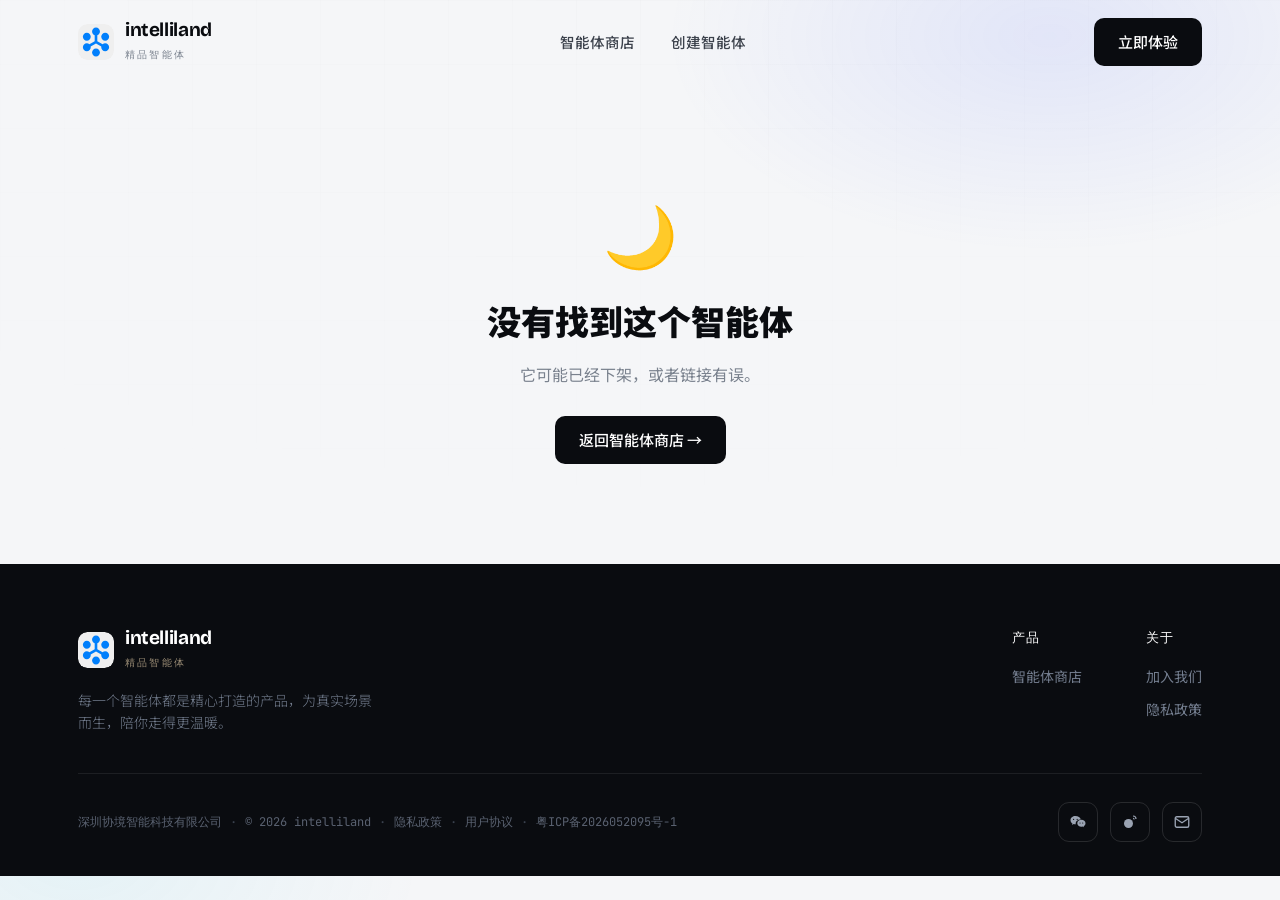
==== agent.html @ a75025a7 "feat: intelliland 精品智能体前端站点 Co-Authored-By: Claude Opus 4.8 <noreply@anthropic.com>" ====
<!DOCTYPE html>
<html lang="zh-CN">
<head>
<meta charset="UTF-8" />
<meta name="viewport" content="width=device-width, initial-scale=1.0" />
<title>智能体详情 · intelliland</title>
<link rel="preconnect" href="https://fonts.googleapis.com" />
<link rel="preconnect" href="https://fonts.gstatic.com" crossorigin />
<link href="https://fonts.googleapis.com/css2?family=Bricolage+Grotesque:opsz,wght@12..96,400;12..96,600;12..96,700;12..96,800&family=JetBrains+Mono:wght@400;500&family=Noto+Sans+SC:wght@300;400;500;700;900&display=swap" rel="stylesheet" />
<link rel="icon" href="assets/logo.svg" type="image/svg+xml" />
<link rel="stylesheet" href="styles.css" />
</head>
<body>

<div class="mobile-menu" id="mm">
  <button class="mm-close" onclick="toggleMenu()">×</button>
  <a href="store.html">智能体商店</a>
  <a href="dev.html">创建智能体</a>
  <a href="https://www.wuyong.me/app" style="color:var(--accent)">立即体验 →</a>
</div>

<header id="hdr">
  <div class="wrap">
    <nav>
      <a class="brand" href="index.html">
        <span class="logo"></span>
        <span class="brand-txt"><b>intelliland</b><span>精品智能体</span></span>
      </a>
      <div class="navlinks">
        <a href="store.html">智能体商店</a>
        <a href="dev.html">创建智能体</a>
      </div>
      <div class="nav-actions">
        <a class="btn btn-dark" href="https://www.wuyong.me/app">立即体验</a>
        <button class="menu-btn" onclick="toggleMenu()">☰</button>
      </div>
    </nav>
  </div>
</header>

<main id="app"></main>

<div id="footer"></div>

<script src="data.js"></script>
<script>
const id = new URLSearchParams(location.search).get('id');
const a = getAgent(id);
const app = document.getElementById('app');

if (!a){
  document.title = '未找到 · intelliland';
  app.innerHTML = `<section class="pad"><div class="wrap" style="text-align:center">
    <div style="font-size:60px;margin-bottom:14px">🌙</div>
    <h1 style="font-size:34px;font-weight:900">没有找到这个智能体</h1>
    <p style="color:var(--muted);margin:14px 0 28px">它可能已经下架，或者链接有误。</p>
    <a class="btn btn-dark" href="store.html">返回智能体商店 →</a>
  </div></section>`;
} else {
  document.title = `${a.title} · intelliland`;
  const icon = k => ICONS[k] || '';
  const feat = (f) => `<div class="feat"><div class="f-ico">${icon(f.ico)}</div><div><h3>${f.t}</h3><p>${f.d}</p></div></div>`;
  const sceneHTML = `${a.stars ? '<div class="deco-stars"></div>' : ''}<div class="orb"></div>`;

  app.innerHTML = `
  <div class="wrap">
    <a class="back" href="store.html">← 返回智能体商店</a>
  </div>

  <!-- HERO -->
  <section style="padding-bottom:20px">
    <div class="wrap detail-hero">
      <div class="reveal in">
        <div class="d-badge">${a.icon}</div>
        <h1>${a.title}</h1>
        <p class="d-sub">${a.hero.sub}</p>
        <p class="d-desc">${a.hero.desc}</p>
        <div class="d-cta">
          <a class="btn btn-dark" href="#try">${a.hero.cta1} <span class="arr">→</span></a>
          <button class="btn btn-ghost" onclick="shareAgent()">${a.hero.cta2}
            <svg width="16" height="16" viewBox="0 0 24 24" fill="none" stroke="currentColor" stroke-width="1.8"><circle cx="18" cy="5" r="3"/><circle cx="6" cy="12" r="3"/><circle cx="18" cy="19" r="3"/><path d="M8.6 13.5l6.8 4M15.4 6.5l-6.8 4"/></svg>
          </button>
        </div>
      </div>
      <div class="d-scene ${a.scene} reveal in" data-d="1">${sceneHTML}</div>
    </div>
  </section>

  <!-- FEATURE STRIP -->
  <section style="padding:24px 0 8px">
    <div class="wrap">
      <div class="feat-strip reveal">${a.features.map(feat).join('')}</div>
    </div>
  </section>

  <!-- SCENARIOS -->
  <section class="pad" style="padding-bottom:48px">
    <div class="wrap">
      <h2 style="font-size:clamp(26px,3.4vw,36px);font-weight:900;letter-spacing:-.02em;margin-bottom:30px" class="reveal">${a.scenarios.heading}</h2>
      <div class="scen-grid">
        ${a.scenarios.items.map((s, i) => `
          <div class="scen reveal" data-d="${i+1}">
            <div class="scen-img ${a.scene}">${a.stars ? '<div class="deco-stars"></div>' : ''}<div class="orb"></div></div>
            <div class="scen-tx"><h3>${s.t}</h3><p>${s.d}</p></div>
          </div>`).join('')}
      </div>
    </div>
  </section>

  <!-- WHY -->
  <section class="band pad">
    <div class="wrap">
      <h2 style="font-size:clamp(26px,3.4vw,36px);font-weight:900;letter-spacing:-.02em;margin-bottom:30px" class="reveal">${a.why.heading}</h2>
      <div class="why-grid">
        ${a.why.items.map((w, i) => `
          <div class="why-card reveal" data-d="${i+1}">
            <h3>${w.t}</h3><p>${w.d}</p>
            ${w.extra ? `<div class="why-extra">${w.extra}</div>` : ''}
          </div>`).join('')}
      </div>
    </div>
  </section>

  <!-- MLA STRIP -->
  <section style="padding:48px 0 8px">
    <div class="wrap">
      <div class="mla-strip reveal">${a.mla.map(feat).join('')}</div>
    </div>
  </section>

  <!-- CLOSING CTA -->
  <section style="padding:48px 0 96px" id="try">
    <div class="wrap">
      <div class="bigcta reveal">
        <div class="glow"></div>
        <h2>${a.closing.t}</h2>
        <p>${a.closing.sub}</p>
        <a class="btn btn-dark" href="https://www.wuyong.me/app">立即体验 <span class="arr">→</span></a>
      </div>
    </div>
  </section>`;
}

function shareAgent(){
  const url = location.href;
  if (navigator.share){ navigator.share({ title: document.title, url }).catch(()=>{}); }
  else if (navigator.clipboard){ navigator.clipboard.writeText(url); alert('链接已复制，分享给家人朋友吧 🌙'); }
  else { prompt('复制链接分享：', url); }
}
</script>
<script src="footer.js"></script>
<script src="app.js"></script>
</body>
</html>
---- styles.css ----
:root{
  /* cool minimal tech palette */
  --bg:#F5F6F8;
  --bg-2:#EDEFF3;
  --paper:#FFFFFF;
  --ink:#0A0C10;
  --ink-2:#3C424C;
  --muted:#7A828E;
  --line:rgba(10,12,16,.09);
  --line-2:rgba(10,12,16,.05);
  /* single electric accent + cyan for glows */
  --accent:#3B5BFF;
  --accent-2:#19C7E6;
  --glow:#4d7cff;
  --glow-soft:#8fb4ff;
  --shadow:0 24px 60px -32px rgba(20,28,48,.40);
  --shadow-sm:0 8px 26px -16px rgba(20,28,48,.30);
  --r:16px;
  --r-lg:22px;
  --serif:"Bricolage Grotesque",sans-serif;
  --mono:"JetBrains Mono",ui-monospace,monospace;
  --sans:"Noto Sans SC","Bricolage Grotesque",-apple-system,sans-serif;
}
*{margin:0;padding:0;box-sizing:border-box}
html{scroll-behavior:smooth}
body{font-family:var(--sans);background:var(--bg);color:var(--ink);line-height:1.6;-webkit-font-smoothing:antialiased;overflow-x:hidden}
/* cool ambient glow + faint grid */
body::before{content:"";position:fixed;inset:0;z-index:0;pointer-events:none;
  background:
    radial-gradient(50% 40% at 82% 4%, rgba(59,91,255,.10), transparent 60%),
    radial-gradient(45% 35% at 6% 96%, rgba(25,199,230,.07), transparent 60%)}
body::after{content:"";position:fixed;inset:0;z-index:0;pointer-events:none;opacity:.5;
  background-image:linear-gradient(rgba(10,12,16,.022) 1px,transparent 1px),linear-gradient(90deg,rgba(10,12,16,.022) 1px,transparent 1px);
  background-size:64px 64px;mask-image:radial-gradient(120% 90% at 50% 0%,#000,transparent 80%)}
.wrap{max-width:1180px;margin:0 auto;padding:0 28px;position:relative;z-index:1}
a{color:inherit;text-decoration:none}
img{max-width:100%;display:block}
section{position:relative;z-index:1}
.band{background:var(--bg-2)}
.pad{padding:100px 0}

/* buttons */
.btn{font-family:var(--sans);font-weight:500;cursor:pointer;border:none;transition:.25s cubic-bezier(.2,.7,.2,1);display:inline-flex;align-items:center;gap:9px;white-space:nowrap}
.btn-dark{background:var(--ink);color:#fff;padding:12px 24px;border-radius:10px;font-size:15px}
.btn-dark:hover{transform:translateY(-2px);box-shadow:0 14px 30px -12px rgba(10,12,16,.5)}
.btn-ghost{background:rgba(255,255,255,.6);color:var(--ink);padding:12px 24px;border-radius:10px;border:1px solid var(--line);font-size:15px;backdrop-filter:blur(8px)}
.btn-ghost:hover{background:#fff;border-color:rgba(10,12,16,.18);transform:translateY(-2px)}
.btn-text{color:var(--ink-2);font-size:15px;font-weight:500;background:none;padding:6px 0}
.btn-text:hover{color:var(--accent)}
.btn .arr{transition:.25s}
.btn:hover .arr{transform:translateX(4px)}

/* nav */
header{position:sticky;top:0;z-index:50;transition:.4s}
header.scrolled{backdrop-filter:blur(16px) saturate(140%);background:rgba(245,246,248,.7);box-shadow:0 1px 0 var(--line)}
nav{display:flex;align-items:center;justify-content:space-between;padding:18px 0}
.brand{display:flex;align-items:center;gap:11px}
.logo{width:36px;height:36px;border-radius:9px;background:url("assets/logo.svg") center/cover no-repeat;flex:0 0 auto}
.brand-txt b{font-family:var(--serif);font-weight:700;font-size:19px;letter-spacing:-.02em;display:block;line-height:1}
.brand-txt span{font-family:var(--mono);font-size:10px;color:var(--muted);letter-spacing:.22em}
.navlinks{display:flex;gap:36px;font-size:14.5px;font-weight:500}
.navlinks a{position:relative;padding:4px 0;color:var(--ink-2);transition:.25s}
.navlinks a::after{content:"";position:absolute;left:0;bottom:-2px;width:0;height:2px;background:var(--accent);transition:.3s}
.navlinks a:hover,.navlinks a.active{color:var(--ink)}
.navlinks a:hover::after,.navlinks a.active::after{width:100%}
.nav-actions{display:flex;gap:12px;align-items:center}
.menu-btn{display:none}

/* section heads */
.sec-head{text-align:center;max-width:680px;margin:0 auto 56px}
.sec-head h2{font-size:clamp(30px,4vw,46px);font-weight:800;letter-spacing:-.03em;line-height:1.1}
.sec-head .sub{margin-top:14px;color:var(--muted);font-size:15px}
.eyebrow{display:inline-flex;align-items:center;gap:9px;margin-bottom:24px;background:rgba(255,255,255,.6);border:1px solid var(--line);padding:6px 14px 6px 8px;border-radius:100px;font-family:var(--mono);font-size:11.5px;letter-spacing:.06em;color:var(--ink-2);backdrop-filter:blur(8px)}
.eyebrow .dot{width:7px;height:7px;border-radius:50%;background:var(--accent);box-shadow:0 0 10px var(--accent);animation:pulse 2.4s infinite}
@keyframes pulse{0%,100%{opacity:1}50%{opacity:.35}}

/* ===== HERO (home) ===== */
.hero{padding:56px 0 64px}
.hero-grid{display:grid;grid-template-columns:1fr 1.05fr;gap:48px;align-items:center}
.hero h1{font-size:clamp(46px,6.2vw,84px);font-weight:800;line-height:.98;letter-spacing:-.04em}
.hero h1 .en{font-family:var(--serif);font-weight:700}
.hero h1 .em{color:transparent;-webkit-text-stroke:1.6px var(--ink)}
.hero p.lead{margin-top:26px;font-size:18px;color:var(--ink-2);max-width:32ch;font-weight:300}
.hero-cta{margin-top:38px;display:flex;align-items:center;gap:16px;flex-wrap:wrap}

/* carousel */
.stage{position:relative;height:520px}
.moon-amb{position:absolute;inset:-12% 0 0 0;background:radial-gradient(closest-side, rgba(77,124,255,.40), rgba(25,199,230,.10) 55%, transparent 72%);filter:blur(14px);z-index:0;animation:breathe 7s ease-in-out infinite}
@keyframes breathe{0%,100%{transform:scale(1);opacity:.8}50%{transform:scale(1.08);opacity:1}}
.track{position:relative;height:100%;z-index:1}
.card-s{position:absolute;top:50%;left:50%;width:280px;height:400px;border-radius:var(--r-lg);overflow:hidden;transform:translate(-50%,-50%);transition:transform .7s cubic-bezier(.4,.05,.2,1),opacity .7s,filter .7s;box-shadow:var(--shadow);color:#fff;cursor:pointer;border:1px solid rgba(255,255,255,.07)}
.card-s .cs-inner{position:absolute;inset:0;padding:26px;display:flex;flex-direction:column;justify-content:space-between;z-index:2}
.card-s .cs-ico{width:44px;height:44px;border-radius:12px;background:rgba(255,255,255,.12);backdrop-filter:blur(6px);border:1px solid rgba(255,255,255,.14);display:grid;place-items:center;font-size:21px}
.card-s h3{font-size:23px;font-weight:700;letter-spacing:-.02em}
.card-s p{font-size:13.5px;opacity:.78;margin-top:8px;font-weight:300}
.card-s .more{margin-top:16px;font-family:var(--mono);font-size:12px;letter-spacing:.04em;display:inline-flex;gap:6px;align-items:center}
.card-s::after{content:"";position:absolute;inset:0;background:linear-gradient(to top,rgba(6,9,16,.88),rgba(6,9,16,.04) 56%,rgba(6,9,16,.30))}
/* illustration cards (white, image fills 7:10 card, title overlays bottom white area) */
.card-s.has-img{background:#fff;color:var(--ink)}
.card-s.has-img::after{display:block;content:"";position:absolute;left:0;right:0;top:auto;bottom:0;height:42%;z-index:1;pointer-events:none;-webkit-backdrop-filter:blur(12px);backdrop-filter:blur(12px);background:linear-gradient(to top,rgba(255,255,255,.85),rgba(255,255,255,.5) 55%,rgba(255,255,255,0));-webkit-mask-image:linear-gradient(to top,#000 62%,transparent);mask-image:linear-gradient(to top,#000 62%,transparent)}
.card-s .cs-bg{position:absolute;inset:0;width:100%;height:100%;object-fit:cover;z-index:0}
.card-s.has-img .cs-inner{background:none}
.card-s.has-img h3{color:#43301f}
.card-s.has-img p{color:#8c7d6c;opacity:1}
.card-s.has-img .more{color:var(--accent)}
.deco-stars{position:absolute;inset:0;background-image:radial-gradient(1px 1px at 20% 18%,#cfe0ff,transparent),radial-gradient(1px 1px at 70% 24%,#bfe9ff,transparent),radial-gradient(1.5px 1.5px at 45% 12%,#fff,transparent),radial-gradient(1px 1px at 84% 40%,#dce8ff,transparent);opacity:.7}
.orb{position:absolute;left:50%;top:60%;transform:translateX(-50%);width:120px;height:120px;border-radius:50%;background:radial-gradient(circle at 38% 34%,#f2f8ff,#8fb4ff 42%,#3b5bff 74%,#1f37c0);box-shadow:0 0 64px 14px rgba(77,124,255,.55);z-index:1}
/* scenes — cool slate / blue / teal / violet variants */
.scene-night{background:radial-gradient(120% 80% at 50% 72%,#1b2740,#070a12)}
.scene-game{background:radial-gradient(120% 90% at 50% 30%,#1f2c46,#080b14)}
.scene-mem{background:radial-gradient(120% 90% at 60% 40%,#22293b,#080a11)}
.scene-pet{background:radial-gradient(120% 90% at 50% 40%,#15303a,#070d12)}
.scene-tree{background:radial-gradient(120% 90% at 50% 50%,#17323a,#070d10)}
.scene-warm{background:radial-gradient(120% 90% at 40% 40%,#26243f,#0a0912)}
.scene-leaf{background:radial-gradient(120% 90% at 55% 45%,#14313a,#070d11)}
.scene-ink{background:radial-gradient(120% 90% at 50% 40%,#1d2740,#080b13)}
.card-s[data-pos="-2"]{transform:translate(-150%,-50%) scale(.78);opacity:0;filter:brightness(.6)}
.card-s[data-pos="-1"]{transform:translate(-118%,-48%) scale(.86);opacity:.9;filter:brightness(.72)}
.card-s[data-pos="0"]{transform:translate(-50%,-52%) scale(1.06);opacity:1;z-index:5}
.card-s[data-pos="1"]{transform:translate(18%,-48%) scale(.86);opacity:.9;filter:brightness(.72)}
.card-s[data-pos="2"]{transform:translate(50%,-50%) scale(.78);opacity:0;filter:brightness(.6)}
.nav-btn{position:absolute;top:50%;transform:translateY(-50%);width:44px;height:44px;border-radius:11px;background:var(--paper);border:1px solid var(--line);display:grid;place-items:center;cursor:pointer;z-index:10;box-shadow:var(--shadow-sm);transition:.25s;font-size:18px;color:var(--ink)}
.nav-btn:hover{border-color:var(--accent);color:var(--accent);transform:translateY(-50%) scale(1.06)}
.nav-prev{left:-6px}.nav-next{right:-6px}
.dots{position:absolute;bottom:-2px;left:50%;transform:translateX(-50%);display:flex;gap:9px;z-index:10}
.dots span{width:7px;height:7px;border-radius:50%;background:rgba(10,12,16,.18);cursor:pointer;transition:.3s}
.dots span.on{width:24px;border-radius:4px;background:var(--accent)}

/* MLA */
.mla{display:grid;grid-template-columns:repeat(3,1fr);gap:20px}
.mla-card{background:var(--paper);border:1px solid var(--line);border-radius:var(--r);padding:32px 28px;display:flex;gap:18px;transition:.35s}
.mla-card:hover{transform:translateY(-5px);box-shadow:var(--shadow);border-color:rgba(59,91,255,.25)}
.mla-ico{width:54px;height:54px;border-radius:13px;background:var(--bg-2);display:grid;place-items:center;flex:0 0 auto;color:var(--accent)}
.mla-card h3{font-size:20px;font-weight:700;margin-bottom:6px;letter-spacing:-.01em}
.mla-card p{font-size:14.5px;color:var(--muted);font-weight:300}

/* categories */
.cats{display:grid;grid-template-columns:repeat(8,1fr);gap:13px}
.cat{background:var(--paper);border:1px solid var(--line);border-radius:14px;padding:22px 10px;text-align:center;cursor:pointer;transition:.3s}
.cat:hover{transform:translateY(-5px);box-shadow:var(--shadow-sm);border-color:rgba(59,91,255,.3)}
.cat.active{background:var(--ink);color:#fff;border-color:var(--ink)}
.cat.active span{color:#fff}
.cat .emo{font-size:28px;line-height:1;width:80px;height:80px;margin:0 auto;border-radius:20px;overflow:hidden;display:grid;place-items:center}
.cat .emo img{width:100%;height:100%;object-fit:cover;transform:scale(1.14);transition:transform .3s}
.cat:hover .emo img{transform:scale(1.2)}
.cat span{display:block;margin-top:12px;font-size:14px;font-weight:500}

/* create banner */
.create{position:relative;background:var(--paper);border:1px solid var(--line);border-radius:var(--r-lg);padding:28px 38px;display:flex;align-items:center;gap:28px;overflow:hidden}
.create .ci{display:flex;gap:20px;align-items:center;flex:0 0 auto;z-index:2}
.create .ci .spark{width:56px;height:56px;border-radius:14px;background:var(--bg-2);display:grid;place-items:center;flex:0 0 auto;font-size:24px;color:var(--accent)}
.create h3{font-size:21px;font-weight:700;letter-spacing:-.01em}
.create p{color:var(--muted);font-size:14.5px;font-weight:300}
.create .btn-dark{flex:0 0 auto;z-index:2}
/* floating review stream */
.create-stream{flex:1 1 auto;min-width:0;display:flex;flex-direction:column;gap:9px;justify-content:center;
  -webkit-mask-image:linear-gradient(90deg,transparent,#000 14%,#000 86%,transparent);
  mask-image:linear-gradient(90deg,transparent,#000 14%,#000 86%,transparent)}
.cstream-row{overflow:hidden}
.ctrack{display:flex;gap:10px;width:max-content;will-change:transform;animation:marq 42s linear infinite}
.ctrack.rev{animation-duration:52s;animation-direction:reverse}
.create:hover .ctrack{animation-play-state:paused}
@keyframes marq{from{transform:translateX(0)}to{transform:translateX(-50%)}}
.cchip{display:inline-flex;align-items:center;gap:9px;white-space:nowrap;background:var(--bg);border:1px solid var(--line);border-radius:100px;padding:6px 16px 6px 6px;font-size:12.5px;color:var(--ink-2);font-weight:400}
.cchip .cav{width:24px;height:24px;border-radius:50%;background:linear-gradient(145deg,#dfe7ff,#afc4ff);display:grid;place-items:center;font-size:13px;flex:0 0 auto;font-style:normal}
@media(prefers-reduced-motion:reduce){.ctrack{animation:none}}

/* big cta — sleek dark panel */
.bigcta{position:relative;border-radius:var(--r-lg);overflow:hidden;padding:84px 56px;background:linear-gradient(120deg,#10131b 0%,#0a0c10 60%);box-shadow:var(--shadow);border:1px solid rgba(255,255,255,.06)}
.bigcta::before{content:"";position:absolute;inset:0;background-image:linear-gradient(rgba(255,255,255,.03) 1px,transparent 1px),linear-gradient(90deg,rgba(255,255,255,.03) 1px,transparent 1px);background-size:48px 48px;mask-image:radial-gradient(80% 80% at 80% 10%,#000,transparent 70%)}
.bigcta .glow{position:absolute;right:5%;top:50%;transform:translateY(-50%);width:300px;height:300px;background:url("assets/home/intelligent_agent_universe1.png") center/contain no-repeat;animation:float 6s ease-in-out infinite}
@keyframes float{0%,100%{transform:translateY(-50%)}50%{transform:translateY(-54%)}}
.bigcta h2{position:relative;color:#fff;font-size:clamp(30px,4.4vw,50px);font-weight:800;letter-spacing:-.03em;max-width:15ch;line-height:1.08}
.bigcta p{position:relative;margin:18px 0 32px;font-size:17px;color:#aab3c4;font-weight:300;max-width:36ch}
.bigcta .btn-dark{position:relative;background:#fff;color:var(--ink)}
.bigcta .btn-dark:hover{box-shadow:0 14px 36px -12px rgba(59,91,255,.7)}

/* ===== STORE ===== */
.store-hero{padding:48px 0 20px;position:relative}
.store-hero h1{font-size:clamp(44px,6vw,78px);font-weight:800;letter-spacing:-.04em;line-height:1}
.store-hero p{margin-top:16px;font-size:18px;color:var(--ink-2);font-weight:300}
.search{margin-top:30px;max-width:460px;display:flex;align-items:center;gap:12px;background:var(--paper);border:1px solid var(--line);border-radius:12px;padding:14px 20px;box-shadow:var(--shadow-sm);transition:.25s}
.search:focus-within{border-color:var(--accent);box-shadow:0 0 0 4px rgba(59,91,255,.12)}
.search svg{flex:0 0 auto;color:var(--muted)}
.search input{border:none;background:none;outline:none;font-family:var(--sans);font-size:15px;width:100%;color:var(--ink)}
.store-orb{position:absolute;right:28px;top:50%;transform:translateY(-50%);width:210px;height:210px;background:url("assets/home/intelligent_agent_universe1.png") center/contain no-repeat;z-index:0}
.row-head{display:flex;align-items:baseline;justify-content:space-between;margin-bottom:28px;gap:16px;flex-wrap:wrap}
.row-head h2{font-size:clamp(24px,3vw,34px);font-weight:800;letter-spacing:-.03em}
.row-head .row-sub{color:var(--muted);font-size:14px;margin-top:5px;font-weight:300}
.grid-agents{display:grid;grid-template-columns:repeat(4,1fr);gap:18px}
.acard{position:relative;height:320px;border-radius:var(--r-lg);overflow:hidden;color:#fff;cursor:pointer;box-shadow:var(--shadow);display:flex;flex-direction:column;justify-content:flex-end;padding:24px;transition:.35s;border:1px solid rgba(255,255,255,.06)}
.acard::after{content:"";position:absolute;inset:0;background:linear-gradient(to top,rgba(6,9,16,.9),rgba(6,9,16,.04) 60%,rgba(6,9,16,.28))}
.acard>*{position:relative;z-index:2}
.acard:hover{transform:translateY(-7px)}
.acard .rank{position:absolute;top:16px;left:16px;background:var(--accent);color:#fff;font-family:var(--mono);font-weight:500;font-size:11px;letter-spacing:.04em;padding:5px 11px;border-radius:7px;z-index:3}
.acard .a-ico{position:absolute;top:16px;right:16px;width:40px;height:40px;border-radius:11px;background:rgba(255,255,255,.12);backdrop-filter:blur(6px);border:1px solid rgba(255,255,255,.14);display:grid;place-items:center;font-size:19px;z-index:3}
.acard h3{font-size:20px;font-weight:700;letter-spacing:-.01em}
.acard p{font-size:13px;opacity:.8;margin:6px 0 12px;font-weight:300}
.acard .more{font-family:var(--mono);font-size:12px;letter-spacing:.04em;display:inline-flex;gap:6px;align-items:center}
.acard .orb-sm{position:absolute;left:50%;top:44%;transform:translateX(-50%);width:84px;height:84px;border-radius:50%;background:radial-gradient(circle at 40% 34%,#eef4ff,#8fb4ff 44%,#3b5bff 76%);box-shadow:0 0 44px 8px rgba(59,91,255,.45);z-index:1}
/* illustration agent cards — airy white "book": full art, slim spine + page edge, asymmetric corners */
.acard.has-img{background:#fff;color:var(--ink);border:1px solid var(--line);border-radius:5px 16px 16px 5px}
.acard .a-bg{position:absolute;inset:0;width:100%;height:100%;object-fit:cover;z-index:0}
/* spine (left) + page edge (right) drawn over the art — kept whisper-subtle so it stays elegant */
.acard.has-img::before{content:"";position:absolute;inset:0;z-index:2;pointer-events:none;border-radius:inherit;
  background:
    linear-gradient(to top,#fff 0%,rgba(255,255,255,.92) 14%,rgba(255,255,255,0) 32%),
    linear-gradient(to right,rgba(28,20,12,.16),rgba(28,20,12,.04) 3.5%,transparent 7%),
    linear-gradient(to right,rgba(255,255,255,.5),transparent 1.6%),
    linear-gradient(to left,rgba(28,20,12,.10),rgba(28,20,12,.02) 2%,transparent 4%)}
/* blur only the bottom title band; illustration above stays sharp (copied from .card-s) */
.acard.has-img::after{display:block;content:"";top:auto;bottom:0;left:0;right:0;height:44%;z-index:1;-webkit-backdrop-filter:blur(12px);backdrop-filter:blur(12px);background:linear-gradient(to top,rgba(255,255,255,.88),rgba(255,255,255,.55) 55%,rgba(255,255,255,0));-webkit-mask-image:linear-gradient(to top,#000 62%,transparent);mask-image:linear-gradient(to top,#000 62%,transparent)}
.acard.has-img h3{color:#43301f}
.acard.has-img p{color:#8c7d6c;opacity:1}
.acard.has-img .more{color:var(--accent)}
.acard.has-img .rank{left:18px}
.acard.has-img .a-ico{background:rgba(255,255,255,.72);border-color:var(--line);color:var(--ink)}
.empty{grid-column:1/-1;text-align:center;color:var(--muted);padding:60px 0}

/* help cards */
.help{display:grid;grid-template-columns:repeat(3,1fr);gap:18px}
.help-card{background:var(--paper);border:1px solid var(--line);border-radius:var(--r);padding:30px;transition:.35s;cursor:pointer}
.help-card:hover{transform:translateY(-5px);box-shadow:var(--shadow);border-color:rgba(59,91,255,.25)}
.help-card .h-ico{width:50px;height:50px;border-radius:13px;background:var(--bg-2);display:grid;place-items:center;font-size:21px;margin-bottom:18px;color:var(--accent)}
.help-card h3{font-size:18px;font-weight:700;margin-bottom:6px;letter-spacing:-.01em}
.help-card p{font-size:14px;color:var(--muted);font-weight:300;margin-bottom:16px}
.help-card .more{font-family:var(--mono);font-size:12.5px;letter-spacing:.03em;color:var(--accent);display:inline-flex;gap:6px;align-items:center}

/* ===== DETAIL ===== */
.back{display:inline-flex;align-items:center;gap:8px;color:var(--muted);font-family:var(--mono);font-size:13px;margin:32px 0 24px;transition:.25s}
.back:hover{color:var(--accent);gap:11px}
.detail-hero{display:grid;grid-template-columns:1fr 1.1fr;gap:52px;align-items:center;padding-bottom:30px}
.d-badge{width:56px;height:56px;border-radius:14px;background:var(--ink);display:grid;place-items:center;font-size:25px;margin-bottom:24px}
.detail-hero h1{font-size:clamp(40px,5.4vw,68px);font-weight:800;letter-spacing:-.04em;line-height:1}
.detail-hero .d-sub{font-size:20px;color:var(--ink-2);margin-top:16px;font-weight:400}
.detail-hero .d-desc{font-size:16px;color:var(--muted);margin-top:18px;font-weight:300;max-width:42ch}
.detail-hero .d-cta{margin-top:34px;display:flex;gap:14px;flex-wrap:wrap}
.d-scene{height:440px;border-radius:var(--r-lg);overflow:hidden;position:relative;box-shadow:var(--shadow);border:1px solid rgba(255,255,255,.06)}
.d-scene::after{content:"";position:absolute;inset:0;background:linear-gradient(to top,rgba(6,9,16,.3),transparent 50%)}
.d-scene .deco-stars{opacity:.7;z-index:1}
.d-scene .orb{width:180px;height:180px;top:50%;transform:translate(-50%,-50%)}

/* feature strip */
.feat-strip{background:var(--paper);border:1px solid var(--line);border-radius:var(--r-lg);padding:34px 16px;display:grid;grid-template-columns:repeat(3,1fr);box-shadow:var(--shadow-sm)}
.feat{display:flex;gap:18px;padding:6px 26px;position:relative}
.feat+.feat::before{content:"";position:absolute;left:0;top:6px;bottom:6px;width:1px;background:var(--line)}
.feat .f-ico{width:48px;height:48px;border-radius:12px;background:var(--bg-2);display:grid;place-items:center;flex:0 0 auto;color:var(--accent)}
.feat h3{font-size:17px;font-weight:700;margin-bottom:4px;letter-spacing:-.01em}
.feat p{font-size:13.5px;color:var(--muted);font-weight:300}

/* scenarios */
.scen-grid{display:grid;grid-template-columns:repeat(3,1fr);gap:20px}
.scen{background:var(--paper);border:1px solid var(--line);border-radius:var(--r);overflow:hidden;transition:.35s}
.scen:hover{transform:translateY(-5px);box-shadow:var(--shadow);border-color:rgba(59,91,255,.22)}
.scen .scen-img{height:168px;position:relative;overflow:hidden}
.scen .scen-img .orb{width:78px;height:78px;top:54%}
.scen .scen-img .deco-stars{opacity:.6}
.scen .scen-tx{padding:22px 24px}
.scen h3{font-size:18px;font-weight:700;margin-bottom:6px;letter-spacing:-.01em}
.scen p{font-size:14px;color:var(--muted);font-weight:300}

/* why */
.why-grid{display:grid;grid-template-columns:repeat(3,1fr);gap:20px}
.why-card{background:var(--paper);border:1px solid var(--line);border-radius:var(--r);padding:30px;transition:.35s}
.why-card:hover{transform:translateY(-4px);box-shadow:var(--shadow-sm);border-color:rgba(59,91,255,.2)}
.why-card h3{font-size:18px;font-weight:700;margin-bottom:8px;letter-spacing:-.01em}
.why-card>p{font-size:14px;color:var(--muted);font-weight:300}
.why-extra{margin-top:18px;background:var(--bg);border:1px solid var(--line);border-radius:12px;padding:14px 16px;font-size:13px}
.chip{display:flex;align-items:center;gap:12px}
.chip .av{width:36px;height:36px;border-radius:10px;background:radial-gradient(circle at 40% 34%,#8fb4ff,#3b5bff);flex:0 0 auto}
.chip b{font-weight:700;font-size:14px}
.chip small{color:var(--muted);display:block;font-weight:300}
.chip .ok{margin-left:auto;width:22px;height:22px;border-radius:50%;background:var(--accent);color:#fff;display:grid;place-items:center;font-size:12px}
.opt{display:flex;align-items:center;gap:10px;padding:8px 0;color:var(--ink-2)}
.opt+.opt{border-top:1px solid var(--line)}
.opt.sel{font-weight:600;color:var(--ink)}
.opt .tick{margin-left:auto;color:var(--accent)}
.msg{display:flex;gap:10px;align-items:flex-start;padding:7px 0}
.msg .mi{width:26px;height:26px;border-radius:8px;background:var(--bg-2);display:grid;place-items:center;font-size:13px;flex:0 0 auto}
.msg small{color:var(--muted);font-weight:300}

/* mla strip (subtle) */
.mla-strip{background:var(--paper);border:1px solid var(--line);border-radius:var(--r-lg);padding:26px 16px;display:grid;grid-template-columns:repeat(3,1fr)}

/* footer */
footer{background:var(--ink);color:#9aa3b2;padding:64px 0 34px;position:relative;z-index:1}
.f-top{display:flex;justify-content:space-between;gap:40px;flex-wrap:wrap;padding-bottom:40px;border-bottom:1px solid rgba(255,255,255,.08)}
.f-brand{max-width:300px}
.f-brand .brand-txt b{color:#fff}
.f-brand p{margin-top:16px;font-size:14px;color:#737d8e;font-weight:300}
.f-cols{display:flex;gap:64px;flex-wrap:wrap}
.f-col h4{color:#fff;font-size:13px;margin-bottom:16px;font-weight:500;font-family:var(--mono);letter-spacing:.08em;text-transform:uppercase}
.f-col a{display:block;font-size:14px;color:#737d8e;margin-bottom:11px;transition:.25s}
.f-col a:hover{color:var(--glow-soft);transform:translateX(3px)}
.f-bottom{display:flex;justify-content:space-between;align-items:center;padding-top:28px;flex-wrap:wrap;gap:16px}
.f-bottom p{font-family:var(--mono);font-size:12px;color:#5a6271}
.f-legal{display:inline-flex;flex-wrap:wrap;align-items:center;gap:8px}
.f-legal a{color:#5a6271;transition:.25s}
.f-legal a:hover{color:#9aa3b2}
.f-legal .sep{color:#3a414e}
.socials{display:flex;gap:12px}
.socials a{width:40px;height:40px;border-radius:11px;border:1px solid rgba(255,255,255,.12);display:grid;place-items:center;transition:.3s;color:#9aa3b2}
.socials a:hover{background:var(--accent);color:#fff;border-color:var(--accent);transform:translateY(-3px)}

/* reveal */
.reveal{opacity:0;transform:translateY(26px);transition:.7s cubic-bezier(.2,.7,.2,1)}
.reveal.in{opacity:1;transform:none}
.reveal[data-d="1"]{transition-delay:.07s}
.reveal[data-d="2"]{transition-delay:.14s}
.reveal[data-d="3"]{transition-delay:.21s}
.reveal[data-d="4"]{transition-delay:.28s}

/* mobile menu */
.mobile-menu{position:fixed;inset:0;z-index:100;background:var(--bg);transform:translateY(-100%);transition:.5s cubic-bezier(.7,0,.3,1);display:flex;flex-direction:column;padding:90px 28px;gap:8px}
.mobile-menu.open{transform:none}
.mobile-menu a{font-size:27px;font-weight:700;letter-spacing:-.02em;padding:14px 0;border-bottom:1px solid var(--line)}
.mm-close{position:absolute;top:24px;right:24px;font-size:30px;cursor:pointer;background:none;border:none}

/* responsive */
@media(max-width:980px){
  .navlinks,.nav-actions .btn-dark{display:none}
  .menu-btn{display:grid;place-items:center;width:44px;height:44px;border-radius:11px;border:1px solid var(--line);background:rgba(255,255,255,.6);cursor:pointer}
  .hero-grid,.detail-hero{grid-template-columns:1fr;gap:28px}
  .stage{height:440px;order:-1}
  .d-scene{height:300px;order:-1}
  .mla,.help,.scen-grid,.why-grid{grid-template-columns:1fr}
  .grid-agents{grid-template-columns:repeat(2,1fr)}
  .cats{grid-template-columns:repeat(4,1fr)}
  .feat-strip,.mla-strip{grid-template-columns:1fr;gap:8px}
  .feat+.feat::before{display:none}
  .pad{padding:68px 0}
  .bigcta{padding:56px 30px}
  .bigcta .glow{opacity:.5;right:-10%}
  .store-orb{opacity:.4}
  .create{flex-wrap:wrap;gap:22px}
  .create-stream{display:none}
}
@media(max-width:560px){
  .wrap{padding:0 18px}
  .cats,.grid-agents{grid-template-columns:repeat(2,1fr)}
  .create{flex-direction:column;align-items:flex-start}
  .nav-prev{left:-2px}.nav-next{right:-2px}
}
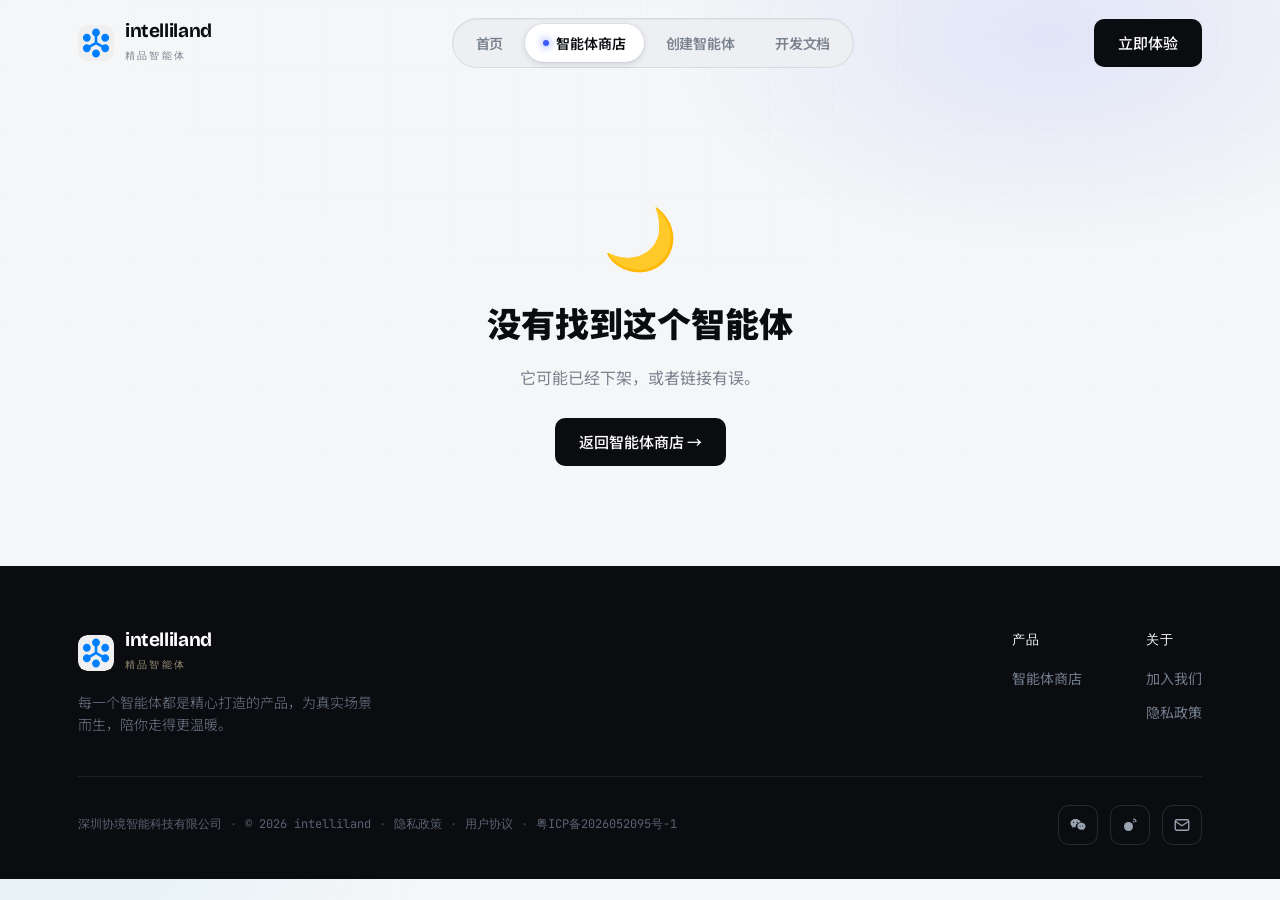
==== commit 4bcce176: "feat: 卡片插画书本样式、统一导航与首图等视觉打磨 - 轮播/商店卡片接入插画，改为白色书本卡 + 毛玻璃标题 - 顶部导航统一为分段胶囊切换（首页/商店/创建/文档），全站一致并高亮当前页 - " ====
--- a/agent.html
+++ b/agent.html
@@ -14,8 +14,10 @@
 
 <div class="mobile-menu" id="mm">
   <button class="mm-close" onclick="toggleMenu()">×</button>
-  <a href="store.html">智能体商店</a>
-  <a href="dev.html">创建智能体</a>
+  <a href="index.html" onclick="toggleMenu()">首页</a>
+  <a href="store.html" onclick="toggleMenu()">智能体商店</a>
+  <a href="dev.html" onclick="toggleMenu()">创建智能体</a>
+  <a href="#" onclick="toggleMenu()">开发文档</a>
   <a href="https://www.wuyong.me/app" style="color:var(--accent)">立即体验 →</a>
 </div>
 
@@ -27,8 +29,10 @@
         <span class="brand-txt"><b>intelliland</b><span>精品智能体</span></span>
       </a>
       <div class="navlinks">
-        <a href="store.html">智能体商店</a>
+        <a href="index.html">首页</a>
+        <a href="store.html" class="active">智能体商店</a>
         <a href="dev.html">创建智能体</a>
+        <a href="#">开发文档</a>
       </div>
       <div class="nav-actions">
         <a class="btn btn-dark" href="https://www.wuyong.me/app">立即体验</a>
--- a/styles.css
+++ b/styles.css
@@ -22,7 +22,7 @@
   --sans:"Noto Sans SC","Bricolage Grotesque",-apple-system,sans-serif;
 }
 *{margin:0;padding:0;box-sizing:border-box}
-html{scroll-behavior:smooth}
+html{scroll-behavior:smooth;overflow-x:hidden}
 body{font-family:var(--sans);background:var(--bg);color:var(--ink);line-height:1.6;-webkit-font-smoothing:antialiased;overflow-x:hidden}
 /* cool ambient glow + faint grid */
 body::before{content:"";position:fixed;inset:0;z-index:0;pointer-events:none;
@@ -58,11 +58,13 @@
 .logo{width:36px;height:36px;border-radius:9px;background:url("assets/logo.svg") center/cover no-repeat;flex:0 0 auto}
 .brand-txt b{font-family:var(--serif);font-weight:700;font-size:19px;letter-spacing:-.02em;display:block;line-height:1}
 .brand-txt span{font-family:var(--mono);font-size:10px;color:var(--muted);letter-spacing:.22em}
-.navlinks{display:flex;gap:36px;font-size:14.5px;font-weight:500}
-.navlinks a{position:relative;padding:4px 0;color:var(--ink-2);transition:.25s}
-.navlinks a::after{content:"";position:absolute;left:0;bottom:-2px;width:0;height:2px;background:var(--accent);transition:.3s}
-.navlinks a:hover,.navlinks a.active{color:var(--ink)}
-.navlinks a:hover::after,.navlinks a.active::after{width:100%}
+/* segmented pill nav — a clear, tappable section switcher */
+.navlinks{display:inline-flex;align-items:center;gap:4px;background:var(--bg-2);border:1px solid var(--line);border-radius:100px;padding:5px;box-shadow:inset 0 1px 2px rgba(10,12,16,.05)}
+.navlinks a{position:relative;display:inline-flex;align-items:center;gap:7px;padding:8px 18px;border-radius:100px;font-size:14px;font-weight:600;letter-spacing:-.01em;color:var(--muted);transition:color .25s,background .25s,box-shadow .3s cubic-bezier(.2,.7,.2,1),transform .2s}
+.navlinks a:hover{color:var(--ink);background:rgba(255,255,255,.62)}
+.navlinks a:active{transform:translateY(.5px)}
+.navlinks a.active{color:var(--ink);background:var(--paper);box-shadow:0 2px 9px -2px rgba(20,28,48,.22),0 0 0 1px rgba(10,12,16,.04)}
+.navlinks a.active::before{content:"";width:6px;height:6px;border-radius:50%;background:var(--accent);box-shadow:0 0 8px var(--accent);flex:0 0 auto;animation:pulse 2.4s infinite}
 .nav-actions{display:flex;gap:12px;align-items:center}
 .menu-btn{display:none}
 
@@ -76,7 +78,7 @@
 
 /* ===== HERO (home) ===== */
 .hero{padding:56px 0 64px}
-.hero-grid{display:grid;grid-template-columns:1fr 1.05fr;gap:48px;align-items:center}
+.hero-grid{display:grid;grid-template-columns:1fr 1.05fr;gap:48px;align-items:start}
 .hero h1{font-size:clamp(46px,6.2vw,84px);font-weight:800;line-height:.98;letter-spacing:-.04em}
 .hero h1 .en{font-family:var(--serif);font-weight:700}
 .hero h1 .em{color:transparent;-webkit-text-stroke:1.6px var(--ink)}
@@ -84,7 +86,7 @@
 .hero-cta{margin-top:38px;display:flex;align-items:center;gap:16px;flex-wrap:wrap}
 
 /* carousel */
-.stage{position:relative;height:520px}
+.stage{position:relative;height:520px;align-self:center}
 .moon-amb{position:absolute;inset:-12% 0 0 0;background:radial-gradient(closest-side, rgba(77,124,255,.40), rgba(25,199,230,.10) 55%, transparent 72%);filter:blur(14px);z-index:0;animation:breathe 7s ease-in-out infinite}
 @keyframes breathe{0%,100%{transform:scale(1);opacity:.8}50%{transform:scale(1.08);opacity:1}}
 .track{position:relative;height:100%;z-index:1}
@@ -176,8 +178,10 @@
 .bigcta .btn-dark:hover{box-shadow:0 14px 36px -12px rgba(59,91,255,.7)}
 
 /* ===== STORE ===== */
-.store-hero{padding:48px 0 20px;position:relative}
-.store-hero h1{font-size:clamp(44px,6vw,78px);font-weight:800;letter-spacing:-.04em;line-height:1}
+.store-hero{padding:56px 0 20px;position:relative}
+/* store has no eyebrow — pad its h1 down so the big title lines up with the eyebrow pages (home/dev) */
+.store-hero .wrap:not(.dev-hero) h1{margin-top:54px}
+.store-hero h1{font-size:clamp(46px,6.2vw,84px);font-weight:800;letter-spacing:-.04em;line-height:.98}
 .store-hero p{margin-top:16px;font-size:18px;color:var(--ink-2);font-weight:300}
 .search{margin-top:30px;max-width:460px;display:flex;align-items:center;gap:12px;background:var(--paper);border:1px solid var(--line);border-radius:12px;padding:14px 20px;box-shadow:var(--shadow-sm);transition:.25s}
 .search:focus-within{border-color:var(--accent);box-shadow:0 0 0 4px rgba(59,91,255,.12)}
@@ -321,7 +325,7 @@
   .navlinks,.nav-actions .btn-dark{display:none}
   .menu-btn{display:grid;place-items:center;width:44px;height:44px;border-radius:11px;border:1px solid var(--line);background:rgba(255,255,255,.6);cursor:pointer}
   .hero-grid,.detail-hero{grid-template-columns:1fr;gap:28px}
-  .stage{height:440px;order:-1}
+  .stage{height:440px;order:-1;overflow:hidden}
   .d-scene{height:300px;order:-1}
   .mla,.help,.scen-grid,.why-grid{grid-template-columns:1fr}
   .grid-agents{grid-template-columns:repeat(2,1fr)}
@@ -339,5 +343,5 @@
   .wrap{padding:0 18px}
   .cats,.grid-agents{grid-template-columns:repeat(2,1fr)}
   .create{flex-direction:column;align-items:flex-start}
-  .nav-prev{left:-2px}.nav-next{right:-2px}
+  .nav-prev{left:6px}.nav-next{right:6px}
 }
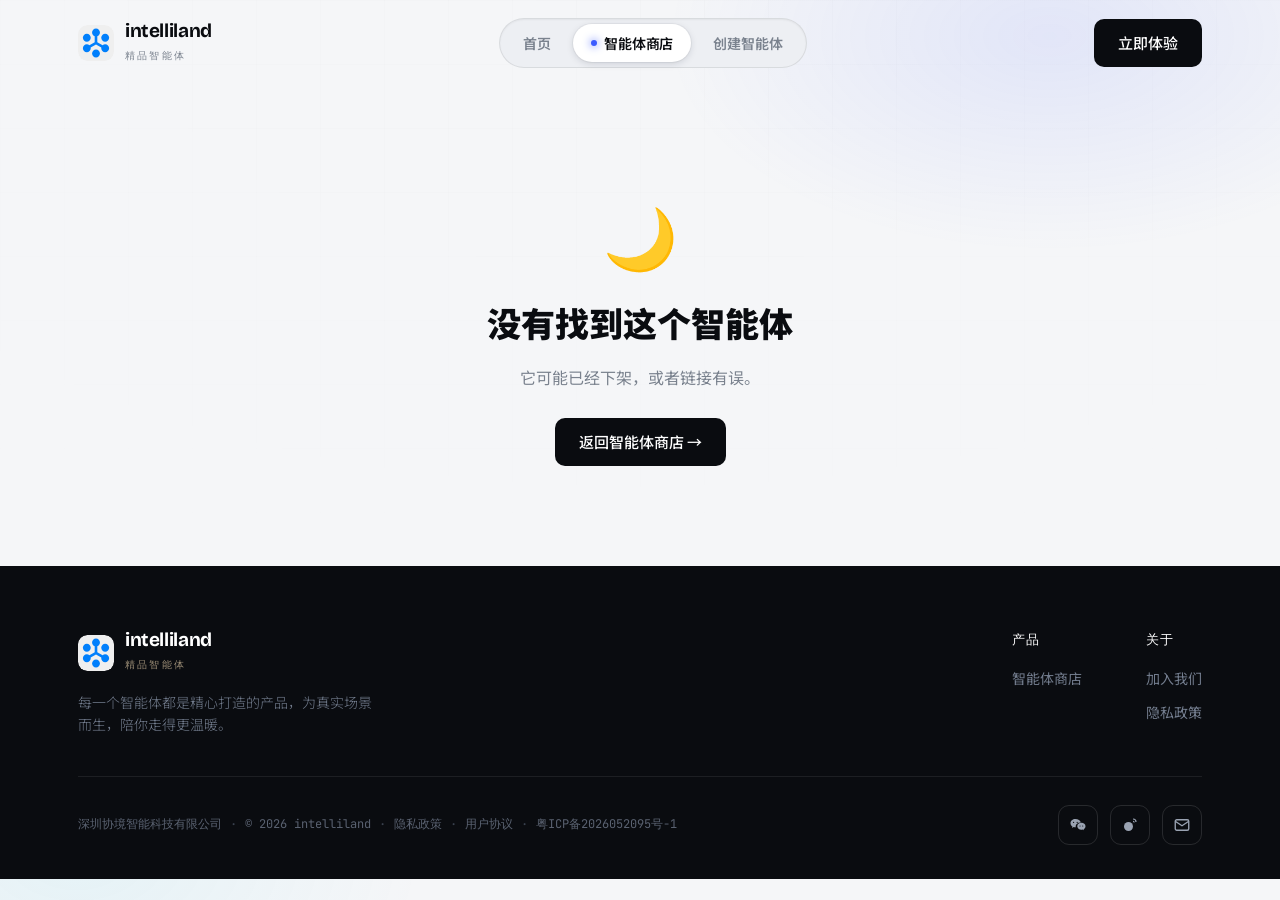
==== commit 561ecb21: "feat: 精简 dev 页结构、视频改为主体、MLA 更新为四标准 - dev 页删除 Agent 能力网格、插件对话演示、为什么选择、角色、即将到来、创作者评价与底部 CTA 等区块 - 获取开发" ====
--- a/agent.html
+++ b/agent.html
@@ -17,7 +17,6 @@
   <a href="index.html" onclick="toggleMenu()">首页</a>
   <a href="store.html" onclick="toggleMenu()">智能体商店</a>
   <a href="dev.html" onclick="toggleMenu()">创建智能体</a>
-  <a href="#" onclick="toggleMenu()">开发文档</a>
   <a href="https://www.wuyong.me/app" style="color:var(--accent)">立即体验 →</a>
 </div>
 
@@ -32,7 +31,6 @@
         <a href="index.html">首页</a>
         <a href="store.html" class="active">智能体商店</a>
         <a href="dev.html">创建智能体</a>
-        <a href="#">开发文档</a>
       </div>
       <div class="nav-actions">
         <a class="btn btn-dark" href="https://www.wuyong.me/app">立即体验</a>
--- a/styles.css
+++ b/styles.css
@@ -129,12 +129,16 @@
 .dots span.on{width:24px;border-radius:4px;background:var(--accent)}
 
 /* MLA */
-.mla{display:grid;grid-template-columns:repeat(3,1fr);gap:20px}
-.mla-card{background:var(--paper);border:1px solid var(--line);border-radius:var(--r);padding:32px 28px;display:flex;gap:18px;transition:.35s}
+.mla{display:grid;grid-template-columns:repeat(4,1fr);gap:18px}
+.mla-card{background:var(--paper);border:1px solid var(--line);border-radius:var(--r);padding:28px 26px;display:flex;flex-direction:column;gap:16px;transition:.35s}
 .mla-card:hover{transform:translateY(-5px);box-shadow:var(--shadow);border-color:rgba(59,91,255,.25)}
 .mla-ico{width:54px;height:54px;border-radius:13px;background:var(--bg-2);display:grid;place-items:center;flex:0 0 auto;color:var(--accent)}
-.mla-card h3{font-size:20px;font-weight:700;margin-bottom:6px;letter-spacing:-.01em}
-.mla-card p{font-size:14.5px;color:var(--muted);font-weight:300}
+.mla-card h3{font-size:19px;font-weight:700;margin-bottom:6px;letter-spacing:-.01em}
+.mla-card p{font-size:14px;color:var(--muted);font-weight:300;line-height:1.65}
+.mla-intro{max-width:720px;margin:0 auto 48px;text-align:center}
+.mla-intro .lead{font-family:var(--serif);font-size:clamp(17px,2vw,20px);line-height:1.7;color:var(--ink);font-weight:600;letter-spacing:-.01em}
+.mla-intro .body{margin-top:14px;font-size:14.5px;line-height:1.9;color:var(--muted);font-weight:300}
+@media(max-width:1080px){.mla{grid-template-columns:repeat(2,1fr)}}
 
 /* categories */
 .cats{display:grid;grid-template-columns:repeat(8,1fr);gap:13px}
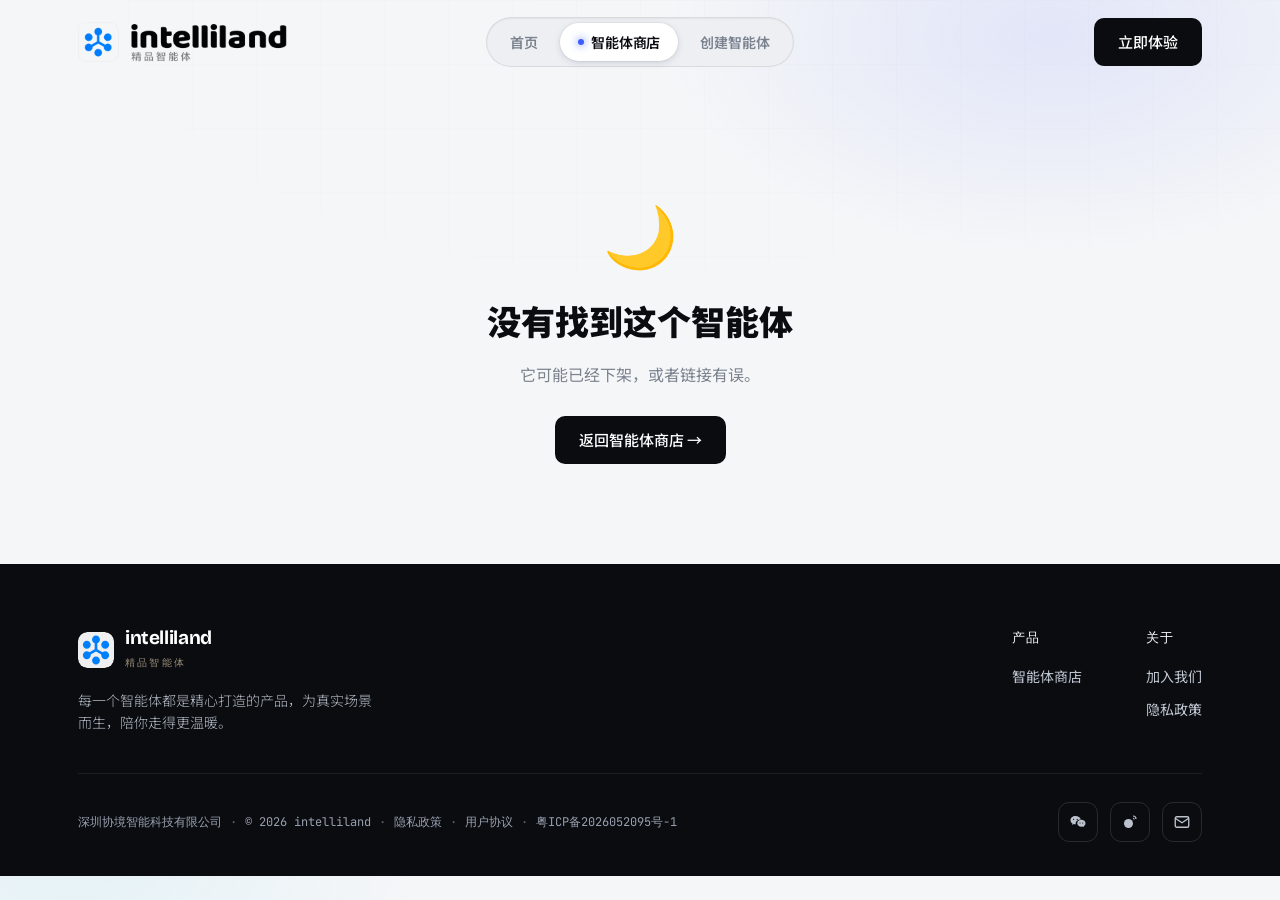
==== commit 24050686: "feat: replace header logo with new brand image 页头品牌区换成整图 Logo（图标 + 字标 + 精品智能体），已抠透明底并压缩到 626x120  Co" ====
--- a/agent.html
+++ b/agent.html
@@ -24,8 +24,7 @@
   <div class="wrap">
     <nav>
       <a class="brand" href="index.html">
-        <span class="logo"></span>
-        <span class="brand-txt"><b>intelliland</b><span>精品智能体</span></span>
+        <img class="brand-img" src="assets/brand-logo.png" alt="intelliland · 精品智能体" width="626" height="120" decoding="async" />
       </a>
       <div class="navlinks">
         <a href="index.html">首页</a>
--- a/styles.css
+++ b/styles.css
@@ -32,7 +32,7 @@
 body::after{content:"";position:fixed;inset:0;z-index:0;pointer-events:none;opacity:.5;
   background-image:linear-gradient(rgba(10,12,16,.022) 1px,transparent 1px),linear-gradient(90deg,rgba(10,12,16,.022) 1px,transparent 1px);
   background-size:64px 64px;mask-image:radial-gradient(120% 90% at 50% 0%,#000,transparent 80%)}
-.wrap{max-width:1180px;margin:0 auto;padding:0 28px;position:relative;z-index:1}
+.wrap{width:min(1180px,calc(100vw - 56px));max-width:none;margin-left:max(28px,calc((100vw - 1180px)/2));margin-right:auto;padding:0 28px;position:relative;z-index:1}
 a{color:inherit;text-decoration:none}
 img{max-width:100%;display:block}
 section{position:relative;z-index:1}
@@ -53,61 +53,90 @@
 /* nav */
 header{position:sticky;top:0;z-index:50;transition:.4s}
 header.scrolled{backdrop-filter:blur(16px) saturate(140%);background:rgba(245,246,248,.7);box-shadow:0 1px 0 var(--line)}
-nav{display:flex;align-items:center;justify-content:space-between;padding:18px 0}
-.brand{display:flex;align-items:center;gap:11px}
+nav{position:relative;display:grid;grid-template-columns:minmax(0,1fr) auto minmax(0,1fr);align-items:center;height:84px;padding:0}
+.brand{grid-column:1;justify-self:start;display:flex;align-items:center;gap:11px}
 .logo{width:36px;height:36px;border-radius:9px;background:url("assets/logo.svg") center/cover no-repeat;flex:0 0 auto}
+.brand-img{display:block;height:40px;width:auto}
 .brand-txt b{font-family:var(--serif);font-weight:700;font-size:19px;letter-spacing:-.02em;display:block;line-height:1}
 .brand-txt span{font-family:var(--mono);font-size:10px;color:var(--muted);letter-spacing:.22em}
-/* segmented pill nav — a clear, tappable section switcher */
-.navlinks{display:inline-flex;align-items:center;gap:4px;background:var(--bg-2);border:1px solid var(--line);border-radius:100px;padding:5px;box-shadow:inset 0 1px 2px rgba(10,12,16,.05)}
+/* segmented pill nav: a clear, tappable section switcher */
+.navlinks{grid-column:2;justify-self:center;display:inline-flex;align-items:center;gap:4px;background:var(--bg-2);border:1px solid var(--line);border-radius:100px;padding:5px;box-shadow:inset 0 1px 2px rgba(10,12,16,.05)}
+.nav-slot{grid-column:2;justify-self:center;width:0;height:1px;overflow:hidden;pointer-events:none}
 .navlinks a{position:relative;display:inline-flex;align-items:center;gap:7px;padding:8px 18px;border-radius:100px;font-size:14px;font-weight:600;letter-spacing:-.01em;color:var(--muted);transition:color .25s,background .25s,box-shadow .3s cubic-bezier(.2,.7,.2,1),transform .2s}
 .navlinks a:hover{color:var(--ink);background:rgba(255,255,255,.62)}
 .navlinks a:active{transform:translateY(.5px)}
 .navlinks a.active{color:var(--ink);background:var(--paper);box-shadow:0 2px 9px -2px rgba(20,28,48,.22),0 0 0 1px rgba(10,12,16,.04)}
 .navlinks a.active::before{content:"";width:6px;height:6px;border-radius:50%;background:var(--accent);box-shadow:0 0 8px var(--accent);flex:0 0 auto;animation:pulse 2.4s infinite}
-.nav-actions{display:flex;gap:12px;align-items:center}
+.nav-actions{grid-column:3;justify-self:end;display:flex;gap:12px;align-items:center}
 .menu-btn{display:none}
 
 /* section heads */
 .sec-head{text-align:center;max-width:680px;margin:0 auto 56px}
-.sec-head h2{font-size:clamp(30px,4vw,46px);font-weight:800;letter-spacing:-.03em;line-height:1.1}
+.sec-head h2{font-size:clamp(30px,3.4vw,46px);font-weight:800;letter-spacing:-.02em;line-height:1.14}
 .sec-head .sub{margin-top:14px;color:var(--muted);font-size:15px}
+.sec-star{width:1.12em;height:1.12em;display:inline-block;vertical-align:-.2em;margin-right:.3em}
 .eyebrow{display:inline-flex;align-items:center;gap:9px;margin-bottom:24px;background:rgba(255,255,255,.6);border:1px solid var(--line);padding:6px 14px 6px 8px;border-radius:100px;font-family:var(--mono);font-size:11.5px;letter-spacing:.06em;color:var(--ink-2);backdrop-filter:blur(8px)}
 .eyebrow .dot{width:7px;height:7px;border-radius:50%;background:var(--accent);box-shadow:0 0 10px var(--accent);animation:pulse 2.4s infinite}
 @keyframes pulse{0%,100%{opacity:1}50%{opacity:.35}}
 
-/* ===== HERO (home) ===== */
-.hero{padding:56px 0 64px}
-.hero-grid{display:grid;grid-template-columns:1fr 1.05fr;gap:48px;align-items:start}
-.hero h1{font-size:clamp(46px,6.2vw,84px);font-weight:800;line-height:.98;letter-spacing:-.04em}
-.hero h1 .en{font-family:var(--serif);font-weight:700}
-.hero h1 .em{color:transparent;-webkit-text-stroke:1.6px var(--ink)}
-.hero p.lead{margin-top:26px;font-size:18px;color:var(--ink-2);max-width:32ch;font-weight:300}
+/* ===== HERO · 品牌字标 ===== */
+.hero-brand{padding:80px 0 56px;text-align:center}
+.brandmark{display:flex;align-items:center;justify-content:center;font-family:"Baloo 2",var(--serif),sans-serif;font-size:clamp(38px,8.4vw,102px);font-weight:800;letter-spacing:-.02em;line-height:1.05;color:var(--ink);cursor:default}
+.bm-mark{height:.84em;width:auto;flex:0 0 auto;margin-right:.12em}
+.bm-avatars{display:inline-flex;align-items:center;margin:0 .05em;transition:margin .45s cubic-bezier(.34,1.56,.64,1)}
+.bm-avatars i{width:.62em;height:.62em;border-radius:50%;overflow:hidden;border:.035em solid #fff;box-shadow:0 .04em .14em rgba(20,28,48,.20);flex:0 0 auto;background:var(--bg-2);margin:0 .05em;
+  transition:width .45s cubic-bezier(.34,1.56,.64,1),margin .45s cubic-bezier(.34,1.56,.64,1),transform .45s cubic-bezier(.34,1.56,.64,1),opacity .28s ease,border-width .45s ease}
+.bm-avatars img{width:100%;height:100%;object-fit:cover;transform:scale(1.12)}
+/* 手机端打字机（替代头像）：默认隐藏，仅窄屏启用 */
+.bm-type{display:none}
+@keyframes caret{0%,100%{opacity:1}50%{opacity:0}}
+/* 悬停展开：默认收起为 Intelliland，鼠标悬停头像弹出 */
+@media(hover:hover){
+  .brandmark .bm-avatars{margin:0}
+  .brandmark:hover .bm-avatars{margin:0 .05em}
+  .brandmark .bm-avatars i{width:0;margin:0;border-width:0;opacity:0;transform:scale(.2) rotate(-24deg)}
+  .brandmark:hover .bm-avatars i{width:.62em;margin:0 .05em;border-width:.035em;opacity:1;transform:none}
+  .brandmark:hover .bm-avatars i:nth-child(2){transition-delay:.05s}
+  .brandmark:hover .bm-avatars i:nth-child(3){transition-delay:.1s}
+  .brandmark:hover .bm-avatars i:nth-child(4){transition-delay:.15s}
+  .brandmark:hover .bm-avatars i:nth-child(5){transition-delay:.2s}
+}
+@media(prefers-reduced-motion:reduce){.bm-avatars i{transition:none}}
+.brand-tag{margin-top:24px;font-size:clamp(16px,2.2vw,21px);font-weight:600;color:var(--ink-2);letter-spacing:.02em}
 .hero-cta{margin-top:38px;display:flex;align-items:center;gap:16px;flex-wrap:wrap}
-
-/* carousel */
-.stage{position:relative;height:520px;align-self:center}
-.moon-amb{position:absolute;inset:-12% 0 0 0;background:radial-gradient(closest-side, rgba(77,124,255,.40), rgba(25,199,230,.10) 55%, transparent 72%);filter:blur(14px);z-index:0;animation:breathe 7s ease-in-out infinite}
-@keyframes breathe{0%,100%{transform:scale(1);opacity:.8}50%{transform:scale(1.08);opacity:1}}
-.track{position:relative;height:100%;z-index:1}
-.card-s{position:absolute;top:50%;left:50%;width:280px;height:400px;border-radius:var(--r-lg);overflow:hidden;transform:translate(-50%,-50%);transition:transform .7s cubic-bezier(.4,.05,.2,1),opacity .7s,filter .7s;box-shadow:var(--shadow);color:#fff;cursor:pointer;border:1px solid rgba(255,255,255,.07)}
-.card-s .cs-inner{position:absolute;inset:0;padding:26px;display:flex;flex-direction:column;justify-content:space-between;z-index:2}
-.card-s .cs-ico{width:44px;height:44px;border-radius:12px;background:rgba(255,255,255,.12);backdrop-filter:blur(6px);border:1px solid rgba(255,255,255,.14);display:grid;place-items:center;font-size:21px}
-.card-s h3{font-size:23px;font-weight:700;letter-spacing:-.02em}
-.card-s p{font-size:13.5px;opacity:.78;margin-top:8px;font-weight:300}
-.card-s .more{margin-top:16px;font-family:var(--mono);font-size:12px;letter-spacing:.04em;display:inline-flex;gap:6px;align-items:center}
-.card-s::after{content:"";position:absolute;inset:0;background:linear-gradient(to top,rgba(6,9,16,.88),rgba(6,9,16,.04) 56%,rgba(6,9,16,.30))}
-/* illustration cards (white, image fills 7:10 card, title overlays bottom white area) */
-.card-s.has-img{background:#fff;color:var(--ink)}
-.card-s.has-img::after{display:block;content:"";position:absolute;left:0;right:0;top:auto;bottom:0;height:42%;z-index:1;pointer-events:none;-webkit-backdrop-filter:blur(12px);backdrop-filter:blur(12px);background:linear-gradient(to top,rgba(255,255,255,.85),rgba(255,255,255,.5) 55%,rgba(255,255,255,0));-webkit-mask-image:linear-gradient(to top,#000 62%,transparent);mask-image:linear-gradient(to top,#000 62%,transparent)}
-.card-s .cs-bg{position:absolute;inset:0;width:100%;height:100%;object-fit:cover;z-index:0}
-.card-s.has-img .cs-inner{background:none}
-.card-s.has-img h3{color:#43301f}
-.card-s.has-img p{color:#8c7d6c;opacity:1}
-.card-s.has-img .more{color:var(--accent)}
+.hero-cta-center{justify-content:center;margin-top:32px}
+
+/* ===== 场景切换（featured 智能体） ===== */
+.scenes{padding:28px 0 16px}
+.scene-tabs-wrap{position:relative;width:fit-content;max-width:100%;margin:0 auto 34px}
+.scene-tabs{display:flex;width:fit-content;max-width:100%;background:var(--paper);border:1px solid var(--line);border-radius:18px;box-shadow:var(--shadow-sm);padding:8px}
+@keyframes swipeHint{0%,100%{transform:translateX(0);opacity:.45}50%{transform:translateX(-5px);opacity:1}}
+.scene-tab{position:relative;flex:0 0 auto;min-width:130px;display:flex;flex-direction:column;align-items:center;gap:9px;padding:14px 22px 12px;background:none;border:none;border-radius:12px;font-family:var(--sans);font-size:14.5px;font-weight:600;letter-spacing:-.01em;color:var(--ink-2);cursor:pointer;transition:color .25s,transform .2s}
+.scene-tab .st-ic{width:26px;height:26px;color:var(--muted);transition:color .25s,transform .3s cubic-bezier(.2,.7,.2,1)}
+.scene-tab .st-ic svg{width:100%;height:100%;display:block}
+.scene-tab:hover{color:var(--ink)}
+.scene-tab:hover .st-ic{color:var(--ink-2);transform:translateY(-2px)}
+.scene-tab.on{color:var(--accent)}
+.scene-tab.on .st-ic{color:var(--accent)}
+.scene-tab+.scene-tab::before{content:"";position:absolute;left:0;top:50%;transform:translateY(-50%);height:42%;width:1px;background:var(--line)}
+.scene-card{display:grid;grid-template-columns:1fr 1.15fr;background:var(--paper);border:1px solid var(--line);border-radius:26px;overflow:hidden;box-shadow:var(--shadow)}
+.sc-text{padding:52px 48px;display:flex;flex-direction:column;justify-content:center;align-items:flex-start;gap:18px}
+.sc-badge{font-size:12.5px;font-weight:600;color:var(--accent);background:rgba(59,91,255,.07);border:1px solid rgba(59,91,255,.25);border-radius:100px;padding:5px 13px}
+.sc-text h3{font-size:clamp(24px,2.6vw,34px);font-weight:800;letter-spacing:-.02em;line-height:1.3}
+.sc-text p{font-size:15px;color:var(--muted);font-weight:300;max-width:40ch}
+.sc-link{margin-top:8px}
+.sc-visual{position:relative;min-height:440px;overflow:hidden;background:var(--paper)}
+.sc-visual img{position:absolute;inset:0;width:100%;height:100%;object-fit:cover;transform:none;
+  -webkit-mask-image:linear-gradient(to right,transparent 0,#000 16%);mask-image:linear-gradient(to right,transparent 0,#000 16%)}
+/* 左缘白色渐隐，柔化与文字区的衔接 */
+.sc-visual::before{content:"";position:absolute;inset:0;z-index:1;pointer-events:none;background:linear-gradient(to right,var(--paper) 0,rgba(255,255,255,0) 20%)}
+.sc-text>*,.sc-visual img{transition:opacity .24s ease,translate .24s ease}
+.sc-out .sc-text>*{opacity:0;translate:0 10px}
+.sc-out .sc-visual img{opacity:0}
+@media(prefers-reduced-motion:reduce){.sc-text>*,.sc-visual img{transition:none}}
 .deco-stars{position:absolute;inset:0;background-image:radial-gradient(1px 1px at 20% 18%,#cfe0ff,transparent),radial-gradient(1px 1px at 70% 24%,#bfe9ff,transparent),radial-gradient(1.5px 1.5px at 45% 12%,#fff,transparent),radial-gradient(1px 1px at 84% 40%,#dce8ff,transparent);opacity:.7}
 .orb{position:absolute;left:50%;top:60%;transform:translateX(-50%);width:120px;height:120px;border-radius:50%;background:radial-gradient(circle at 38% 34%,#f2f8ff,#8fb4ff 42%,#3b5bff 74%,#1f37c0);box-shadow:0 0 64px 14px rgba(77,124,255,.55);z-index:1}
-/* scenes — cool slate / blue / teal / violet variants */
+/* scenes: cool slate / blue / teal / violet variants */
 .scene-night{background:radial-gradient(120% 80% at 50% 72%,#1b2740,#070a12)}
 .scene-game{background:radial-gradient(120% 90% at 50% 30%,#1f2c46,#080b14)}
 .scene-mem{background:radial-gradient(120% 90% at 60% 40%,#22293b,#080a11)}
@@ -116,40 +145,35 @@
 .scene-warm{background:radial-gradient(120% 90% at 40% 40%,#26243f,#0a0912)}
 .scene-leaf{background:radial-gradient(120% 90% at 55% 45%,#14313a,#070d11)}
 .scene-ink{background:radial-gradient(120% 90% at 50% 40%,#1d2740,#080b13)}
-.card-s[data-pos="-2"]{transform:translate(-150%,-50%) scale(.78);opacity:0;filter:brightness(.6)}
-.card-s[data-pos="-1"]{transform:translate(-118%,-48%) scale(.86);opacity:.9;filter:brightness(.72)}
-.card-s[data-pos="0"]{transform:translate(-50%,-52%) scale(1.06);opacity:1;z-index:5}
-.card-s[data-pos="1"]{transform:translate(18%,-48%) scale(.86);opacity:.9;filter:brightness(.72)}
-.card-s[data-pos="2"]{transform:translate(50%,-50%) scale(.78);opacity:0;filter:brightness(.6)}
-.nav-btn{position:absolute;top:50%;transform:translateY(-50%);width:44px;height:44px;border-radius:11px;background:var(--paper);border:1px solid var(--line);display:grid;place-items:center;cursor:pointer;z-index:10;box-shadow:var(--shadow-sm);transition:.25s;font-size:18px;color:var(--ink)}
-.nav-btn:hover{border-color:var(--accent);color:var(--accent);transform:translateY(-50%) scale(1.06)}
-.nav-prev{left:-6px}.nav-next{right:-6px}
-.dots{position:absolute;bottom:-2px;left:50%;transform:translateX(-50%);display:flex;gap:9px;z-index:10}
-.dots span{width:7px;height:7px;border-radius:50%;background:rgba(10,12,16,.18);cursor:pointer;transition:.3s}
-.dots span.on{width:24px;border-radius:4px;background:var(--accent)}
-
-/* MLA */
-.mla{display:grid;grid-template-columns:repeat(4,1fr);gap:18px}
-.mla-card{background:var(--paper);border:1px solid var(--line);border-radius:var(--r);padding:28px 26px;display:flex;flex-direction:column;gap:16px;transition:.35s}
-.mla-card:hover{transform:translateY(-5px);box-shadow:var(--shadow);border-color:rgba(59,91,255,.25)}
-.mla-ico{width:54px;height:54px;border-radius:13px;background:var(--bg-2);display:grid;place-items:center;flex:0 0 auto;color:var(--accent)}
-.mla-card h3{font-size:19px;font-weight:700;margin-bottom:6px;letter-spacing:-.01em}
-.mla-card p{font-size:14px;color:var(--muted);font-weight:300;line-height:1.65}
-.mla-intro{max-width:720px;margin:0 auto 48px;text-align:center}
-.mla-intro .lead{font-family:var(--serif);font-size:clamp(17px,2vw,20px);line-height:1.7;color:var(--ink);font-weight:600;letter-spacing:-.01em}
-.mla-intro .body{margin-top:14px;font-size:14.5px;line-height:1.9;color:var(--muted);font-weight:300}
-@media(max-width:1080px){.mla{grid-template-columns:repeat(2,1fr)}}
+/* MLA: 横向一体化 strip */
+#mla{padding:0}
+.mla-band{background:var(--paper);border:1px solid var(--line);border-radius:26px;box-shadow:var(--shadow);padding:32px 40px;display:grid;grid-template-columns:minmax(232px,1fr) 2.4fr;gap:30px;align-items:center}
+.mla-head h2{font-size:clamp(18px,1.9vw,23px);font-weight:800;letter-spacing:-.02em;line-height:1.3;white-space:nowrap}
+.mla-head .mla-dash{color:var(--muted);font-weight:400;margin:0 .1em}
+.mla-head p{margin-top:13px;font-size:13.5px;color:var(--muted);font-weight:300;line-height:1.65;max-width:24ch}
+.mla-items{display:grid;grid-template-columns:repeat(4,1fr)}
+.mla-item{position:relative;display:flex;flex-direction:column;align-items:center;text-align:center;padding:8px 16px;transition:transform .3s cubic-bezier(.2,.7,.2,1)}
+.mla-item:hover{transform:translateY(-4px)}
+.mla-item+.mla-item::before{content:"";position:absolute;left:0;top:50%;transform:translateY(-50%);height:66%;width:1px;background:var(--line)}
+.mla-ic{width:78px;height:78px;margin-bottom:12px;display:grid;place-items:center}
+.mla-ic img{width:100%;height:100%;object-fit:contain;mix-blend-mode:multiply}
+.mla-item h3{font-size:16.5px;font-weight:700;letter-spacing:-.01em}
+.mla-item p{margin-top:5px;font-size:12.5px;color:var(--muted);font-weight:300}
+@media(max-width:1080px){.mla-band{grid-template-columns:1fr;gap:24px;padding:30px 28px}.mla-head h2{white-space:normal}.mla-head p{max-width:none}}
 
 /* categories */
-.cats{display:grid;grid-template-columns:repeat(8,1fr);gap:13px}
-.cat{background:var(--paper);border:1px solid var(--line);border-radius:14px;padding:22px 10px;text-align:center;cursor:pointer;transition:.3s}
-.cat:hover{transform:translateY(-5px);box-shadow:var(--shadow-sm);border-color:rgba(59,91,255,.3)}
-.cat.active{background:var(--ink);color:#fff;border-color:var(--ink)}
-.cat.active span{color:#fff}
-.cat .emo{font-size:28px;line-height:1;width:80px;height:80px;margin:0 auto;border-radius:20px;overflow:hidden;display:grid;place-items:center}
-.cat .emo img{width:100%;height:100%;object-fit:cover;transform:scale(1.14);transition:transform .3s}
-.cat:hover .emo img{transform:scale(1.2)}
-.cat span{display:block;margin-top:12px;font-size:14px;font-weight:500}
+/* 分类选择器: 与首页场景 tab 统一的一体化格子风格 */
+.cats-wrap{position:relative;width:fit-content;max-width:100%;margin:0 auto}
+.cats{display:flex;width:fit-content;max-width:100%;background:var(--paper);border:1px solid var(--line);border-radius:18px;box-shadow:var(--shadow-sm);padding:8px}
+.cat{position:relative;flex:0 0 auto;min-width:104px;display:flex;flex-direction:column;align-items:center;gap:9px;padding:14px 18px 12px;border-radius:12px;text-align:center;cursor:pointer;transition:color .25s,transform .2s}
+.cat .cat-ic{width:26px;height:26px;color:var(--muted);transition:color .25s,transform .3s cubic-bezier(.2,.7,.2,1)}
+.cat .cat-ic svg{width:100%;height:100%;display:block}
+.cat span{font-size:14px;font-weight:600;letter-spacing:-.01em;color:var(--ink-2);transition:color .25s}
+.cat:hover span{color:var(--ink)}
+.cat:hover .cat-ic{color:var(--ink-2);transform:translateY(-2px)}
+.cat.active .cat-ic{color:var(--accent)}
+.cat.active span{color:var(--accent)}
+.cat+.cat::before{content:"";position:absolute;left:0;top:50%;transform:translateY(-50%);height:42%;width:1px;background:var(--line)}
 
 /* create banner */
 .create{position:relative;background:var(--paper);border:1px solid var(--line);border-radius:var(--r-lg);padding:28px 38px;display:flex;align-items:center;gap:28px;overflow:hidden}
@@ -171,7 +195,7 @@
 .cchip .cav{width:24px;height:24px;border-radius:50%;background:linear-gradient(145deg,#dfe7ff,#afc4ff);display:grid;place-items:center;font-size:13px;flex:0 0 auto;font-style:normal}
 @media(prefers-reduced-motion:reduce){.ctrack{animation:none}}
 
-/* big cta — sleek dark panel */
+/* big cta: sleek dark panel */
 .bigcta{position:relative;border-radius:var(--r-lg);overflow:hidden;padding:84px 56px;background:linear-gradient(120deg,#10131b 0%,#0a0c10 60%);box-shadow:var(--shadow);border:1px solid rgba(255,255,255,.06)}
 .bigcta::before{content:"";position:absolute;inset:0;background-image:linear-gradient(rgba(255,255,255,.03) 1px,transparent 1px),linear-gradient(90deg,rgba(255,255,255,.03) 1px,transparent 1px);background-size:48px 48px;mask-image:radial-gradient(80% 80% at 80% 10%,#000,transparent 70%)}
 .bigcta .glow{position:absolute;right:5%;top:50%;transform:translateY(-50%);width:300px;height:300px;background:url("assets/home/intelligent_agent_universe1.png") center/contain no-repeat;animation:float 6s ease-in-out infinite}
@@ -182,47 +206,41 @@
 .bigcta .btn-dark:hover{box-shadow:0 14px 36px -12px rgba(59,91,255,.7)}
 
 /* ===== STORE ===== */
-.store-hero{padding:56px 0 20px;position:relative}
-/* store has no eyebrow — pad its h1 down so the big title lines up with the eyebrow pages (home/dev) */
-.store-hero .wrap:not(.dev-hero) h1{margin-top:54px}
-.store-hero h1{font-size:clamp(46px,6.2vw,84px);font-weight:800;letter-spacing:-.04em;line-height:.98}
+.store-home-float{position:absolute;left:0;top:-32px;z-index:3;display:inline-flex;align-items:center;gap:9px;background:rgba(255,255,255,.72);border:1px solid var(--line);border-radius:100px;padding:8px 16px 8px 9px;box-shadow:0 10px 28px -18px rgba(20,28,48,.42);backdrop-filter:blur(12px);color:var(--ink-2);font-size:14px;font-weight:700;line-height:1;transition:transform .25s cubic-bezier(.2,.7,.2,1),background .25s,color .25s,border-color .25s}
+.store-home-float:hover{background:#fff;color:var(--ink);border-color:rgba(10,12,16,.15);transform:translateY(-2px)}
+.home-float-ic{width:22px;height:22px;border-radius:50%;display:grid;place-items:center;background:var(--bg-2);color:var(--muted);font-size:14px;font-weight:800;line-height:1}
+.store-hero{padding:8px 0 20px;position:relative}
+.store-hero .wrap:not(.dev-hero){display:flex;flex-direction:column;justify-content:flex-start;align-items:center;text-align:center;padding-top:0}
+.store-hero h1{font-size:clamp(34px,4.2vw,54px);font-weight:800;letter-spacing:-.03em;line-height:1.1}
 .store-hero p{margin-top:16px;font-size:18px;color:var(--ink-2);font-weight:300}
-.search{margin-top:30px;max-width:460px;display:flex;align-items:center;gap:12px;background:var(--paper);border:1px solid var(--line);border-radius:12px;padding:14px 20px;box-shadow:var(--shadow-sm);transition:.25s}
+
+.search{margin-top:30px;width:100%;max-width:460px;display:flex;align-items:center;gap:12px;background:var(--paper);border:1px solid var(--line);border-radius:12px;padding:14px 20px;box-shadow:var(--shadow-sm);transition:.25s}
+.store-search{margin:24px auto 0;max-width:520px}
 .search:focus-within{border-color:var(--accent);box-shadow:0 0 0 4px rgba(59,91,255,.12)}
 .search svg{flex:0 0 auto;color:var(--muted)}
 .search input{border:none;background:none;outline:none;font-family:var(--sans);font-size:15px;width:100%;color:var(--ink)}
-.store-orb{position:absolute;right:28px;top:50%;transform:translateY(-50%);width:210px;height:210px;background:url("assets/home/intelligent_agent_universe1.png") center/contain no-repeat;z-index:0}
-.row-head{display:flex;align-items:baseline;justify-content:space-between;margin-bottom:28px;gap:16px;flex-wrap:wrap}
-.row-head h2{font-size:clamp(24px,3vw,34px);font-weight:800;letter-spacing:-.03em}
-.row-head .row-sub{color:var(--muted);font-size:14px;margin-top:5px;font-weight:300}
-.grid-agents{display:grid;grid-template-columns:repeat(4,1fr);gap:18px}
-.acard{position:relative;height:320px;border-radius:var(--r-lg);overflow:hidden;color:#fff;cursor:pointer;box-shadow:var(--shadow);display:flex;flex-direction:column;justify-content:flex-end;padding:24px;transition:.35s;border:1px solid rgba(255,255,255,.06)}
-.acard::after{content:"";position:absolute;inset:0;background:linear-gradient(to top,rgba(6,9,16,.9),rgba(6,9,16,.04) 60%,rgba(6,9,16,.28))}
-.acard>*{position:relative;z-index:2}
-.acard:hover{transform:translateY(-7px)}
-.acard .rank{position:absolute;top:16px;left:16px;background:var(--accent);color:#fff;font-family:var(--mono);font-weight:500;font-size:11px;letter-spacing:.04em;padding:5px 11px;border-radius:7px;z-index:3}
-.acard .a-ico{position:absolute;top:16px;right:16px;width:40px;height:40px;border-radius:11px;background:rgba(255,255,255,.12);backdrop-filter:blur(6px);border:1px solid rgba(255,255,255,.14);display:grid;place-items:center;font-size:19px;z-index:3}
-.acard h3{font-size:20px;font-weight:700;letter-spacing:-.01em}
-.acard p{font-size:13px;opacity:.8;margin:6px 0 12px;font-weight:300}
-.acard .more{font-family:var(--mono);font-size:12px;letter-spacing:.04em;display:inline-flex;gap:6px;align-items:center}
-.acard .orb-sm{position:absolute;left:50%;top:44%;transform:translateX(-50%);width:84px;height:84px;border-radius:50%;background:radial-gradient(circle at 40% 34%,#eef4ff,#8fb4ff 44%,#3b5bff 76%);box-shadow:0 0 44px 8px rgba(59,91,255,.45);z-index:1}
-/* illustration agent cards — airy white "book": full art, slim spine + page edge, asymmetric corners */
-.acard.has-img{background:#fff;color:var(--ink);border:1px solid var(--line);border-radius:5px 16px 16px 5px}
-.acard .a-bg{position:absolute;inset:0;width:100%;height:100%;object-fit:cover;z-index:0}
-/* spine (left) + page edge (right) drawn over the art — kept whisper-subtle so it stays elegant */
-.acard.has-img::before{content:"";position:absolute;inset:0;z-index:2;pointer-events:none;border-radius:inherit;
-  background:
-    linear-gradient(to top,#fff 0%,rgba(255,255,255,.92) 14%,rgba(255,255,255,0) 32%),
-    linear-gradient(to right,rgba(28,20,12,.16),rgba(28,20,12,.04) 3.5%,transparent 7%),
-    linear-gradient(to right,rgba(255,255,255,.5),transparent 1.6%),
-    linear-gradient(to left,rgba(28,20,12,.10),rgba(28,20,12,.02) 2%,transparent 4%)}
-/* blur only the bottom title band; illustration above stays sharp (copied from .card-s) */
-.acard.has-img::after{display:block;content:"";top:auto;bottom:0;left:0;right:0;height:44%;z-index:1;-webkit-backdrop-filter:blur(12px);backdrop-filter:blur(12px);background:linear-gradient(to top,rgba(255,255,255,.88),rgba(255,255,255,.55) 55%,rgba(255,255,255,0));-webkit-mask-image:linear-gradient(to top,#000 62%,transparent);mask-image:linear-gradient(to top,#000 62%,transparent)}
-.acard.has-img h3{color:#43301f}
-.acard.has-img p{color:#8c7d6c;opacity:1}
-.acard.has-img .more{color:var(--accent)}
-.acard.has-img .rank{left:18px}
-.acard.has-img .a-ico{background:rgba(255,255,255,.72);border-color:var(--line);color:var(--ink)}
+.store-orb{position:absolute;right:4%;top:108px;width:300px;height:300px;background:url("assets/home/intelligent_agent_universe1.png") center/contain no-repeat;z-index:0}
+.store-list-wrap{max-width:1180px}
+.row-head{display:flex;align-items:flex-start;justify-content:space-between;margin-bottom:36px;gap:18px;flex-wrap:wrap}
+.row-copy{min-width:0}
+.row-head h2{display:flex;align-items:center;gap:12px;font-size:clamp(28px,2.7vw,40px);font-weight:800;letter-spacing:-.03em;line-height:1.12}
+.row-star{width:1.08em;height:1.08em;flex:0 0 auto}
+.row-head .row-sub{color:var(--muted);font-size:15px;margin-top:13px;font-weight:400}
+.grid-agents{display:grid;grid-template-columns:repeat(4,minmax(0,1fr));gap:22px}
+.acard{position:relative;display:flex;flex-direction:column;overflow:hidden;background:rgba(255,255,255,.92);border:1px solid rgba(10,12,16,.08);border-radius:20px;color:var(--ink);cursor:pointer;box-shadow:0 22px 54px -34px rgba(20,28,48,.45);transition:transform .35s cubic-bezier(.2,.7,.2,1),box-shadow .35s,border-color .35s}
+.acard:hover{transform:translateY(-7px);border-color:rgba(10,12,16,.13);box-shadow:0 34px 70px -40px rgba(20,28,48,.55)}
+.a-media{position:relative;overflow:hidden;aspect-ratio:1.18/1;background:var(--bg-2);border-radius:19px 19px 13px 13px}
+.a-bg{width:100%;height:100%;object-fit:cover;transition:transform .55s cubic-bezier(.2,.7,.2,1)}
+.acard:hover .a-bg{transform:scale(1.035)}
+.a-fallback{width:100%;height:100%;display:grid;place-items:center;color:#fff}
+.a-fallback span{font-size:42px}
+.rank{position:absolute;top:16px;left:16px;z-index:2;display:inline-flex;align-items:center;background:linear-gradient(135deg,#6980ff,#3b5bff);color:#fff;font-family:var(--mono);font-weight:700;font-size:11px;letter-spacing:.04em;line-height:1;padding:8px 12px;border-radius:8px;box-shadow:0 10px 22px -12px rgba(59,91,255,.9)}
+.a-body{display:flex;flex-direction:column;padding:21px 22px 22px}
+.acard h3{font-size:21px;font-weight:800;letter-spacing:-.02em;line-height:1.25;color:var(--ink)}
+.acard p{margin:8px 0 12px;color:#8a929e;font-size:14px;font-weight:400;line-height:1.56}
+.a-tag{align-self:flex-start;background:#edf3ff;color:#6682ff;border-radius:9px;padding:4px 10px;font-size:12.5px;font-weight:700;line-height:1.35}
+.acard .more{display:inline-flex;align-items:center;justify-content:center;align-self:flex-start;margin-top:13px;background:var(--ink);color:#fff;border-radius:9px;padding:10px 15px;font-size:13px;font-weight:700;line-height:1;white-space:nowrap;transition:background .25s,transform .25s}
+.acard:hover .more{background:#151922;transform:translateY(-1px)}
 .empty{grid-column:1/-1;text-align:center;color:var(--muted);padding:60px 0}
 
 /* help cards */
@@ -239,7 +257,7 @@
 .back:hover{color:var(--accent);gap:11px}
 .detail-hero{display:grid;grid-template-columns:1fr 1.1fr;gap:52px;align-items:center;padding-bottom:30px}
 .d-badge{width:56px;height:56px;border-radius:14px;background:var(--ink);display:grid;place-items:center;font-size:25px;margin-bottom:24px}
-.detail-hero h1{font-size:clamp(40px,5.4vw,68px);font-weight:800;letter-spacing:-.04em;line-height:1}
+.detail-hero h1{font-size:clamp(40px,5.4vw,68px);font-weight:800;letter-spacing:-.02em;line-height:1.12}
 .detail-hero .d-sub{font-size:20px;color:var(--ink-2);margin-top:16px;font-weight:400}
 .detail-hero .d-desc{font-size:16px;color:var(--muted);margin-top:18px;font-weight:300;max-width:42ch}
 .detail-hero .d-cta{margin-top:34px;display:flex;gap:14px;flex-wrap:wrap}
@@ -295,20 +313,27 @@
 .f-top{display:flex;justify-content:space-between;gap:40px;flex-wrap:wrap;padding-bottom:40px;border-bottom:1px solid rgba(255,255,255,.08)}
 .f-brand{max-width:300px}
 .f-brand .brand-txt b{color:#fff}
-.f-brand p{margin-top:16px;font-size:14px;color:#737d8e;font-weight:300}
+.f-brand p{margin-top:16px;font-size:14px;color:#b7bec9;font-weight:300}
 .f-cols{display:flex;gap:64px;flex-wrap:wrap}
 .f-col h4{color:#fff;font-size:13px;margin-bottom:16px;font-weight:500;font-family:var(--mono);letter-spacing:.08em;text-transform:uppercase}
-.f-col a{display:block;font-size:14px;color:#737d8e;margin-bottom:11px;transition:.25s}
+.f-col a{display:block;font-size:14px;color:#c2c8d3;margin-bottom:11px;transition:.25s}
 .f-col a:hover{color:var(--glow-soft);transform:translateX(3px)}
 .f-bottom{display:flex;justify-content:space-between;align-items:center;padding-top:28px;flex-wrap:wrap;gap:16px}
-.f-bottom p{font-family:var(--mono);font-size:12px;color:#5a6271}
+.f-bottom p{font-family:var(--mono);font-size:12px;color:#98a0af}
 .f-legal{display:inline-flex;flex-wrap:wrap;align-items:center;gap:8px}
-.f-legal a{color:#5a6271;transition:.25s}
-.f-legal a:hover{color:#9aa3b2}
-.f-legal .sep{color:#3a414e}
+.f-legal a{color:#98a0af;transition:.25s}
+.f-legal a:hover{color:#e2e6ec}
+.f-legal .sep{color:#59616f}
 .socials{display:flex;gap:12px}
-.socials a{width:40px;height:40px;border-radius:11px;border:1px solid rgba(255,255,255,.12);display:grid;place-items:center;transition:.3s;color:#9aa3b2}
+.socials a{width:40px;height:40px;border-radius:11px;border:1px solid rgba(255,255,255,.12);display:grid;place-items:center;transition:.3s;color:#bcc2cd}
 .socials a:hover{background:var(--accent);color:#fff;border-color:var(--accent);transform:translateY(-3px)}
+
+/* 标题打字机光标 */
+.tw-text{white-space:pre}
+.tw-caret{display:inline-block;width:.055em;height:.82em;margin-left:.06em;vertical-align:-.06em;border-radius:2px;background:var(--accent);opacity:0}
+.tw-run .tw-caret{opacity:1;animation:twCaret 1.05s step-end infinite}
+@keyframes twCaret{0%,100%{opacity:1}50%{opacity:0}}
+@media(prefers-reduced-motion:reduce){.tw-caret{display:none}}
 
 /* reveal */
 .reveal{opacity:0;transform:translateY(26px);transition:.7s cubic-bezier(.2,.7,.2,1)}
@@ -319,8 +344,8 @@
 .reveal[data-d="4"]{transition-delay:.28s}
 
 /* mobile menu */
-.mobile-menu{position:fixed;inset:0;z-index:100;background:var(--bg);transform:translateY(-100%);transition:.5s cubic-bezier(.7,0,.3,1);display:flex;flex-direction:column;padding:90px 28px;gap:8px}
-.mobile-menu.open{transform:none}
+.mobile-menu{position:fixed;inset:0;z-index:100;background:var(--bg);transform:translateY(-100%);opacity:0;visibility:hidden;pointer-events:none;transition:transform .5s cubic-bezier(.7,0,.3,1),opacity .25s ease,visibility 0s linear .5s;display:flex;flex-direction:column;padding:90px 28px;gap:8px}
+.mobile-menu.open{transform:none;opacity:1;visibility:visible;pointer-events:auto;transition:transform .5s cubic-bezier(.7,0,.3,1),opacity .25s ease,visibility 0s}
 .mobile-menu a{font-size:27px;font-weight:700;letter-spacing:-.02em;padding:14px 0;border-bottom:1px solid var(--line)}
 .mm-close{position:absolute;top:24px;right:24px;font-size:30px;cursor:pointer;background:none;border:none}
 
@@ -328,12 +353,41 @@
 @media(max-width:980px){
   .navlinks,.nav-actions .btn-dark{display:none}
   .menu-btn{display:grid;place-items:center;width:44px;height:44px;border-radius:11px;border:1px solid var(--line);background:rgba(255,255,255,.6);cursor:pointer}
-  .hero-grid,.detail-hero{grid-template-columns:1fr;gap:28px}
-  .stage{height:440px;order:-1;overflow:hidden}
+  .detail-hero{grid-template-columns:1fr;gap:28px}
+  .store-hero .wrap:not(.dev-hero){min-height:0;padding-top:12px}
+  .hero-brand{padding:52px 0 40px}
+  .brandmark{font-size:clamp(30px,9vw,64px)}
+  .scenes{padding:12px 0 64px}
+  .scene-tabs{max-width:100%;overflow-x:auto;-webkit-overflow-scrolling:touch}
+  .scene-tab{min-width:110px;padding:12px 14px}
+  /* 可横向滑动提示：右侧渐隐 + 脉冲箭头，滑到末尾自动隐藏 */
+  .scene-tabs-wrap{max-width:100%}
+  .scene-tabs-wrap::after{content:"";position:absolute;top:6px;bottom:6px;right:0;width:64px;pointer-events:none;z-index:3;border-radius:0 18px 18px 0;background:linear-gradient(to right,rgba(255,255,255,0),var(--paper) 64%);transition:opacity .35s}
+  .scene-tabs-wrap::before{content:"";position:absolute;top:50%;right:13px;margin-top:-11px;width:22px;height:22px;z-index:4;pointer-events:none;background:center/22px no-repeat url("data:image/svg+xml,%3Csvg%20xmlns='http://www.w3.org/2000/svg'%20viewBox='0%200%2024%2024'%20fill='none'%20stroke='%233B5BFF'%20stroke-width='2.6'%20stroke-linecap='round'%20stroke-linejoin='round'%3E%3Cpath%20d='M9%206l6%206-6%206'/%3E%3C/svg%3E");animation:swipeHint 1.3s ease-in-out infinite;transition:opacity .35s}
+  .scene-tabs-wrap.scrolled-end::after,.scene-tabs-wrap.scrolled-end::before{opacity:0}
+  .scene-card{grid-template-columns:1fr}
+  .sc-text{padding:32px 26px 10px;gap:14px}
+  .sc-visual{min-height:280px}
+  /* 放大裁掉素材自带的白色羽化外框，避免底部露白突兀 */
+  .sc-visual img{transform:scale(1.3);object-position:center;
+    -webkit-mask-image:linear-gradient(to bottom,transparent 0,#000 13%);mask-image:linear-gradient(to bottom,transparent 0,#000 13%)}
+  .sc-visual::before{background:linear-gradient(to bottom,var(--paper) 0,rgba(255,255,255,0) 16%)}
   .d-scene{height:300px;order:-1}
-  .mla,.help,.scen-grid,.why-grid{grid-template-columns:1fr}
+  .help,.scen-grid,.why-grid{grid-template-columns:1fr}
+  #mla{padding:0}
+  .mla-band{border-radius:20px}
+  .mla-items{grid-template-columns:repeat(4,1fr)}
+  .mla-ic{width:60px;height:60px;margin-bottom:9px}
+  .mla-item{padding:6px 8px}
+  .mla-item h3{font-size:14px}
+  .mla-item p{font-size:11.5px}
   .grid-agents{grid-template-columns:repeat(2,1fr)}
-  .cats{grid-template-columns:repeat(4,1fr)}
+  .store-list-wrap{max-width:900px}
+  .grid-agents{gap:18px}
+  .acard{min-height:0}
+  .cats-wrap{max-width:100%}
+  .cats{max-width:100%;overflow-x:auto;-webkit-overflow-scrolling:touch}
+  .cat{min-width:88px;padding:12px 14px}
   .feat-strip,.mla-strip{grid-template-columns:1fr;gap:8px}
   .feat+.feat::before{display:none}
   .pad{padding:68px 0}
@@ -344,8 +398,25 @@
   .create-stream{display:none}
 }
 @media(max-width:560px){
-  .wrap{padding:0 18px}
+  .wrap{width:calc(100vw - 36px);margin-left:18px;padding:0 18px}
+  /* 品牌字标：头像 → 打字机 */
+  .brandmark{font-size:clamp(24px,6.6vw,38px)}
+  .brandmark .bm-avatars{display:none}
+  .bm-type{display:inline-block;min-width:4.05em;margin:0 .12em;text-align:left;white-space:nowrap;color:var(--ink);font-size:.92em;font-weight:700;letter-spacing:0}
+  .bm-type::after{content:"";display:inline-block;width:.055em;height:.8em;vertical-align:-.04em;margin-left:.07em;border-radius:1px;background:var(--accent);animation:caret 1.05s step-end infinite}
+  .sec-head h2{min-height:36px}
+  .store-home-float{position:relative;left:auto;top:auto;display:flex;width:max-content;margin:0 0 18px}
   .cats,.grid-agents{grid-template-columns:repeat(2,1fr)}
+  .row-head{margin-bottom:24px}
+  .row-head h2{font-size:28px}
+  .row-head .row-sub{font-size:13.5px}
+  .grid-agents{grid-template-columns:1fr;gap:18px}
+  .a-media{aspect-ratio:1.22/1}
+  .a-body{padding:20px}
+  .acard h3{font-size:20px}
+  .acard p{font-size:13.5px}
   .create{flex-direction:column;align-items:flex-start}
-  .nav-prev{left:6px}.nav-next{right:6px}
+  .scene-tab{min-width:96px;font-size:12.5px;padding:11px 10px;gap:6px}
+  .scene-tab .st-ic{width:22px;height:22px}
+  .scene-tabs{margin-bottom:26px;padding:6px;justify-content:flex-start}
 }
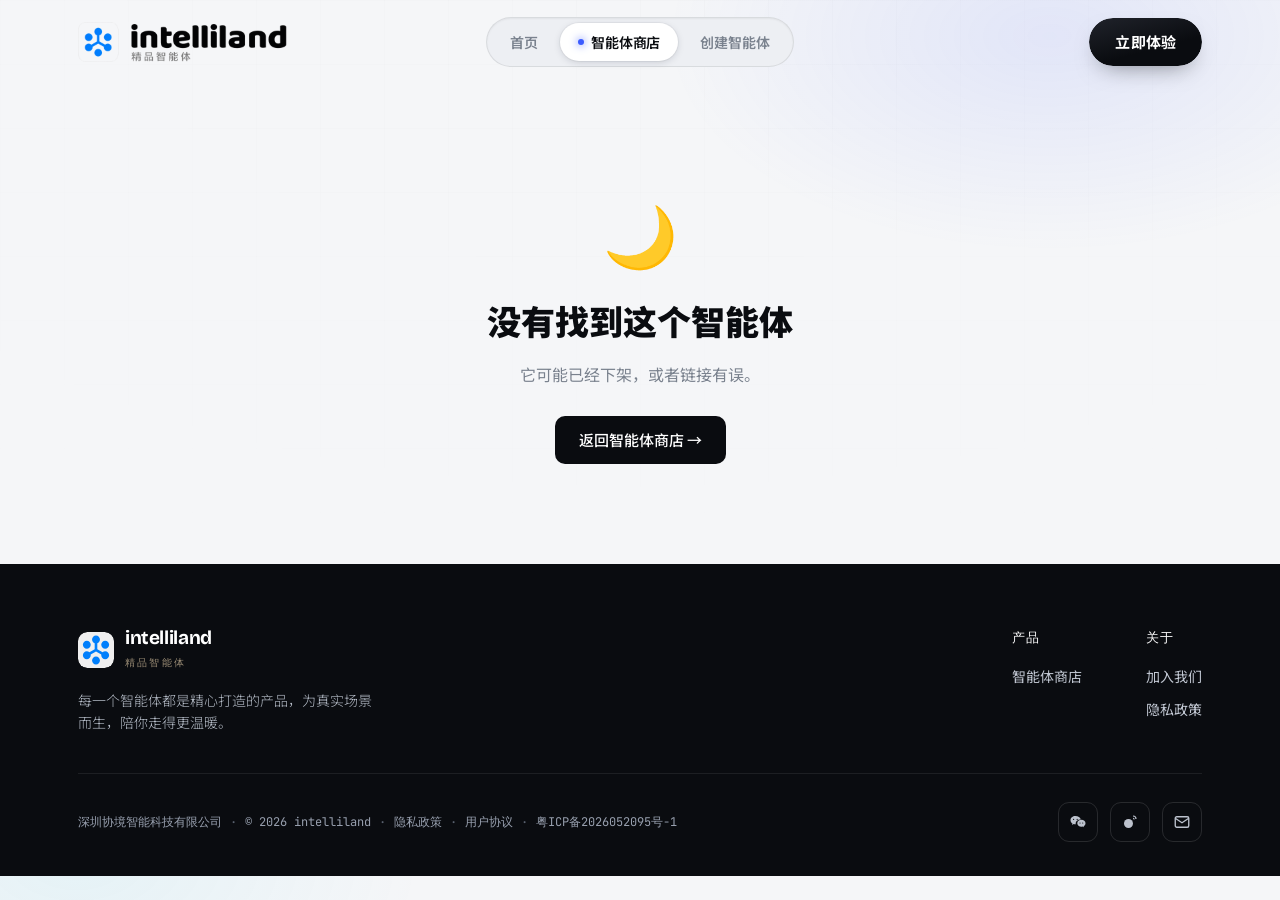
==== commit 7e6977d8: "feat: unified CTA effects for 立即体验 buttons - 悬停先放大，随后边框亮起七彩跑马灯 - 点击后从按钮处圆形扩散盖屏，进入星轨空间穿梭再跳转 - 新开标签路径播" ====
--- a/agent.html
+++ b/agent.html
@@ -32,7 +32,7 @@
         <a href="dev.html">创建智能体</a>
       </div>
       <div class="nav-actions">
-        <a class="btn btn-dark" href="https://www.wuyong.me/app">立即体验</a>
+        <a class="btn cta-fx" href="https://www.wuyong.me/app">立即体验</a>
         <button class="menu-btn" onclick="toggleMenu()">☰</button>
       </div>
     </nav>
@@ -77,7 +77,7 @@
         <p class="d-sub">${a.hero.sub}</p>
         <p class="d-desc">${a.hero.desc}</p>
         <div class="d-cta">
-          <a class="btn btn-dark" href="#try">${a.hero.cta1} <span class="arr">→</span></a>
+          <a class="btn cta-fx" href="#try">${a.hero.cta1} <span class="arr">→</span></a>
           <button class="btn btn-ghost" onclick="shareAgent()">${a.hero.cta2}
             <svg width="16" height="16" viewBox="0 0 24 24" fill="none" stroke="currentColor" stroke-width="1.8"><circle cx="18" cy="5" r="3"/><circle cx="6" cy="12" r="3"/><circle cx="18" cy="19" r="3"/><path d="M8.6 13.5l6.8 4M15.4 6.5l-6.8 4"/></svg>
           </button>
@@ -136,7 +136,7 @@
         <div class="glow"></div>
         <h2>${a.closing.t}</h2>
         <p>${a.closing.sub}</p>
-        <a class="btn btn-dark" href="https://www.wuyong.me/app">立即体验 <span class="arr">→</span></a>
+        <a class="btn cta-fx" href="https://www.wuyong.me/app">立即体验 <span class="arr">→</span></a>
       </div>
     </div>
   </section>`;
--- a/styles.css
+++ b/styles.css
@@ -49,6 +49,24 @@
 .btn-text:hover{color:var(--accent)}
 .btn .arr{transition:.25s}
 .btn:hover .arr{transform:translateX(4px)}
+
+/* ============ 立即体验 CTA：悬停放大 + 七彩跑马灯边框 + 点击空间穿梭 ============ */
+.cta-fx{position:relative;z-index:0;overflow:hidden;padding:12px 26px;border-radius:100px;color:#fff;font-size:15px;font-weight:700;letter-spacing:.01em;background:transparent;box-shadow:0 10px 24px -12px rgba(10,12,16,.55);transition:transform .3s cubic-bezier(.34,1.56,.5,1),box-shadow .3s ease}
+.cta-fx::before{content:"";position:absolute;left:50%;top:50%;width:230%;aspect-ratio:1/1;z-index:-2;transform:translate(-50%,-50%);background:conic-gradient(#ff4d6d,#ffb347,#ffe74a,#43e97b,#19c7e6,#4a68ff,#b06cff,#ff4d6d);opacity:0;transition:opacity .25s ease;animation:ctaSpin 2.4s linear infinite;animation-play-state:paused}
+.cta-fx::after{content:"";position:absolute;inset:0;z-index:-1;border-radius:inherit;background:linear-gradient(165deg,#20232b 0%,#0a0c10 62%);transition:inset .2s ease}
+.cta-fx:hover{transform:scale(1.08);box-shadow:0 18px 40px -14px rgba(10,12,16,.6),0 0 30px -6px rgba(122,92,255,.55)}
+/* 放大动画（约 .3s）完成后再点亮跑马灯 */
+.cta-fx:hover::before{opacity:1;animation-play-state:running;transition-delay:.3s}
+.cta-fx:hover::after{inset:2.5px;transition-delay:.3s}
+.cta-fx:active{transform:scale(1.02)}
+@keyframes ctaSpin{to{transform:translate(-50%,-50%) rotate(1turn)}}
+
+/* 空间穿梭跳转过场：先从按钮处圆形扩散盖满全屏，再进入星轨隧道 */
+.warp-overlay{position:fixed;inset:0;z-index:9999;background:#04050b;transition:clip-path .36s cubic-bezier(.4,0,.2,1)}
+.warp-overlay canvas{display:block;width:100%;height:100%}
+.warp-overlay.out{animation:warpOut .32s ease forwards}
+@keyframes warpOut{from{opacity:1}to{opacity:0}}
+@media(prefers-reduced-motion:reduce){.cta-fx,.cta-fx::before,.cta-fx::after{transition:none;animation:none}}
 
 /* nav */
 header{position:sticky;top:0;z-index:50;transition:.4s}
